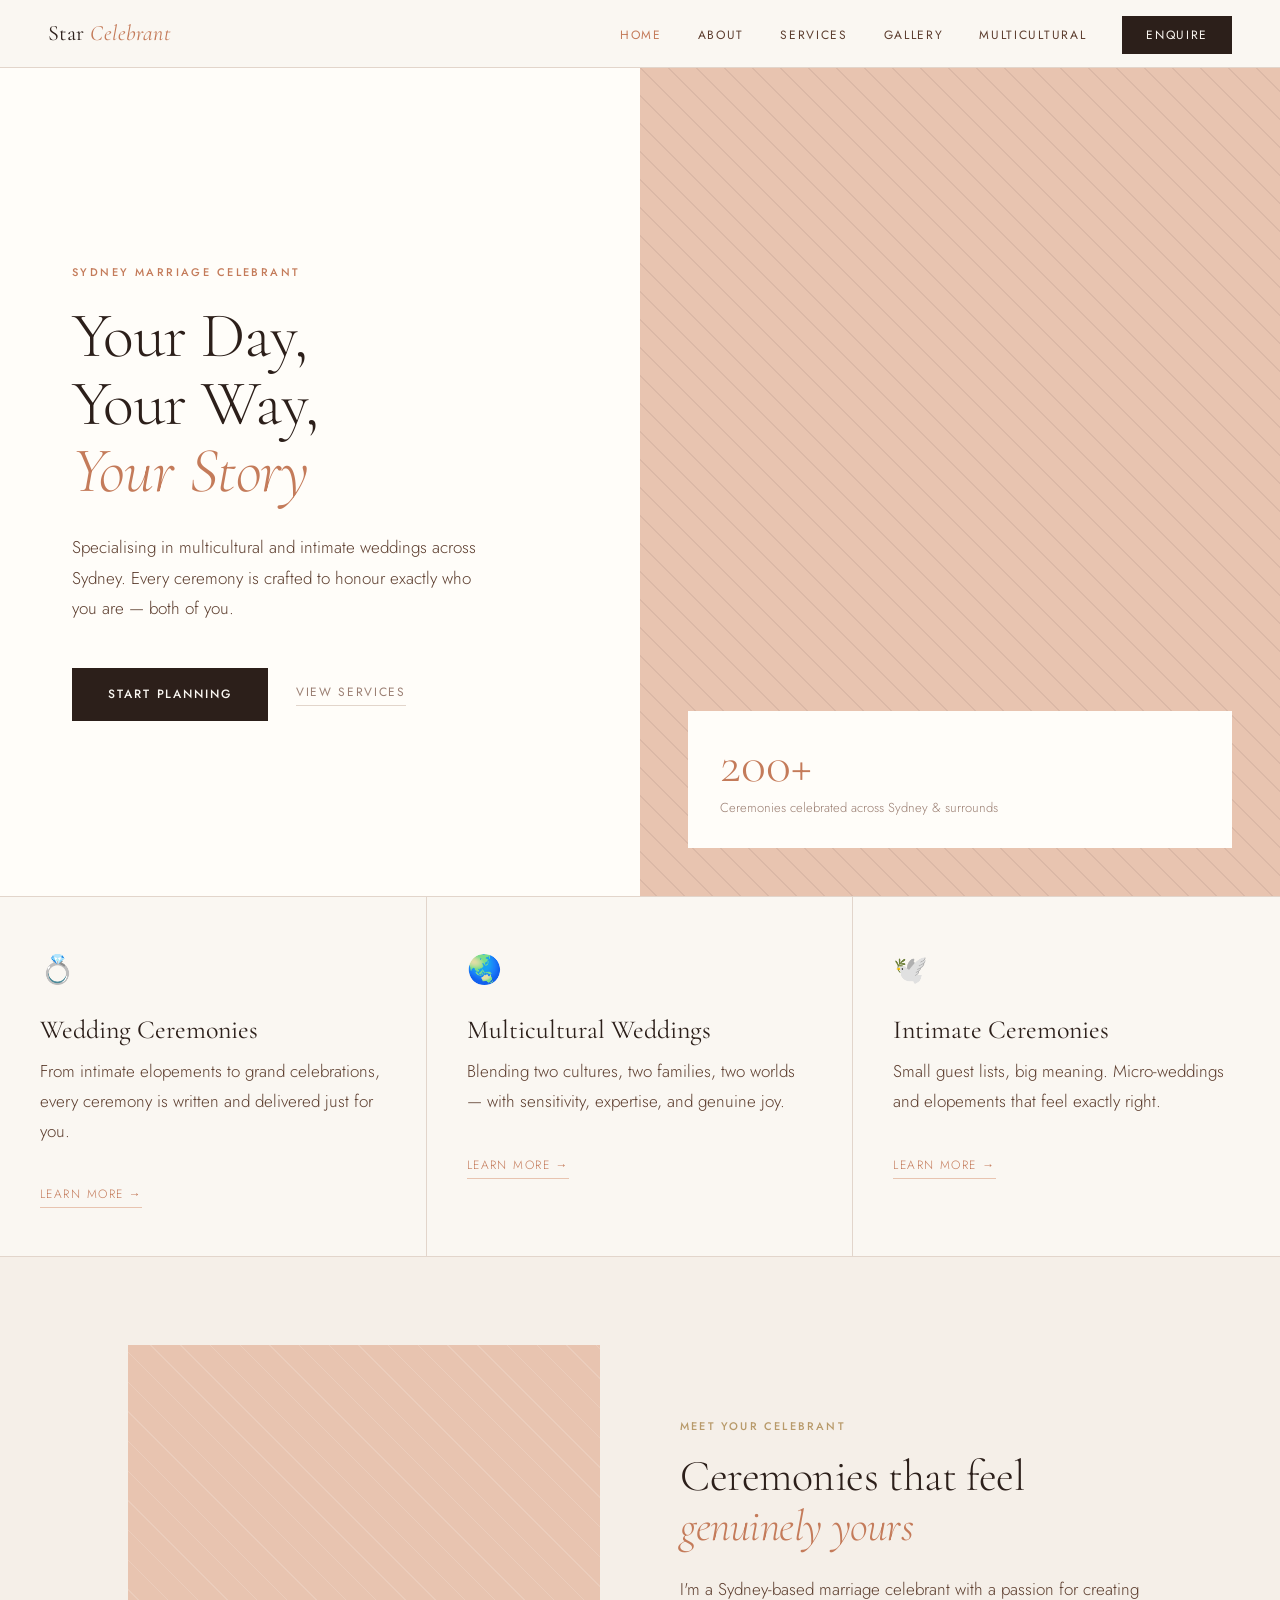
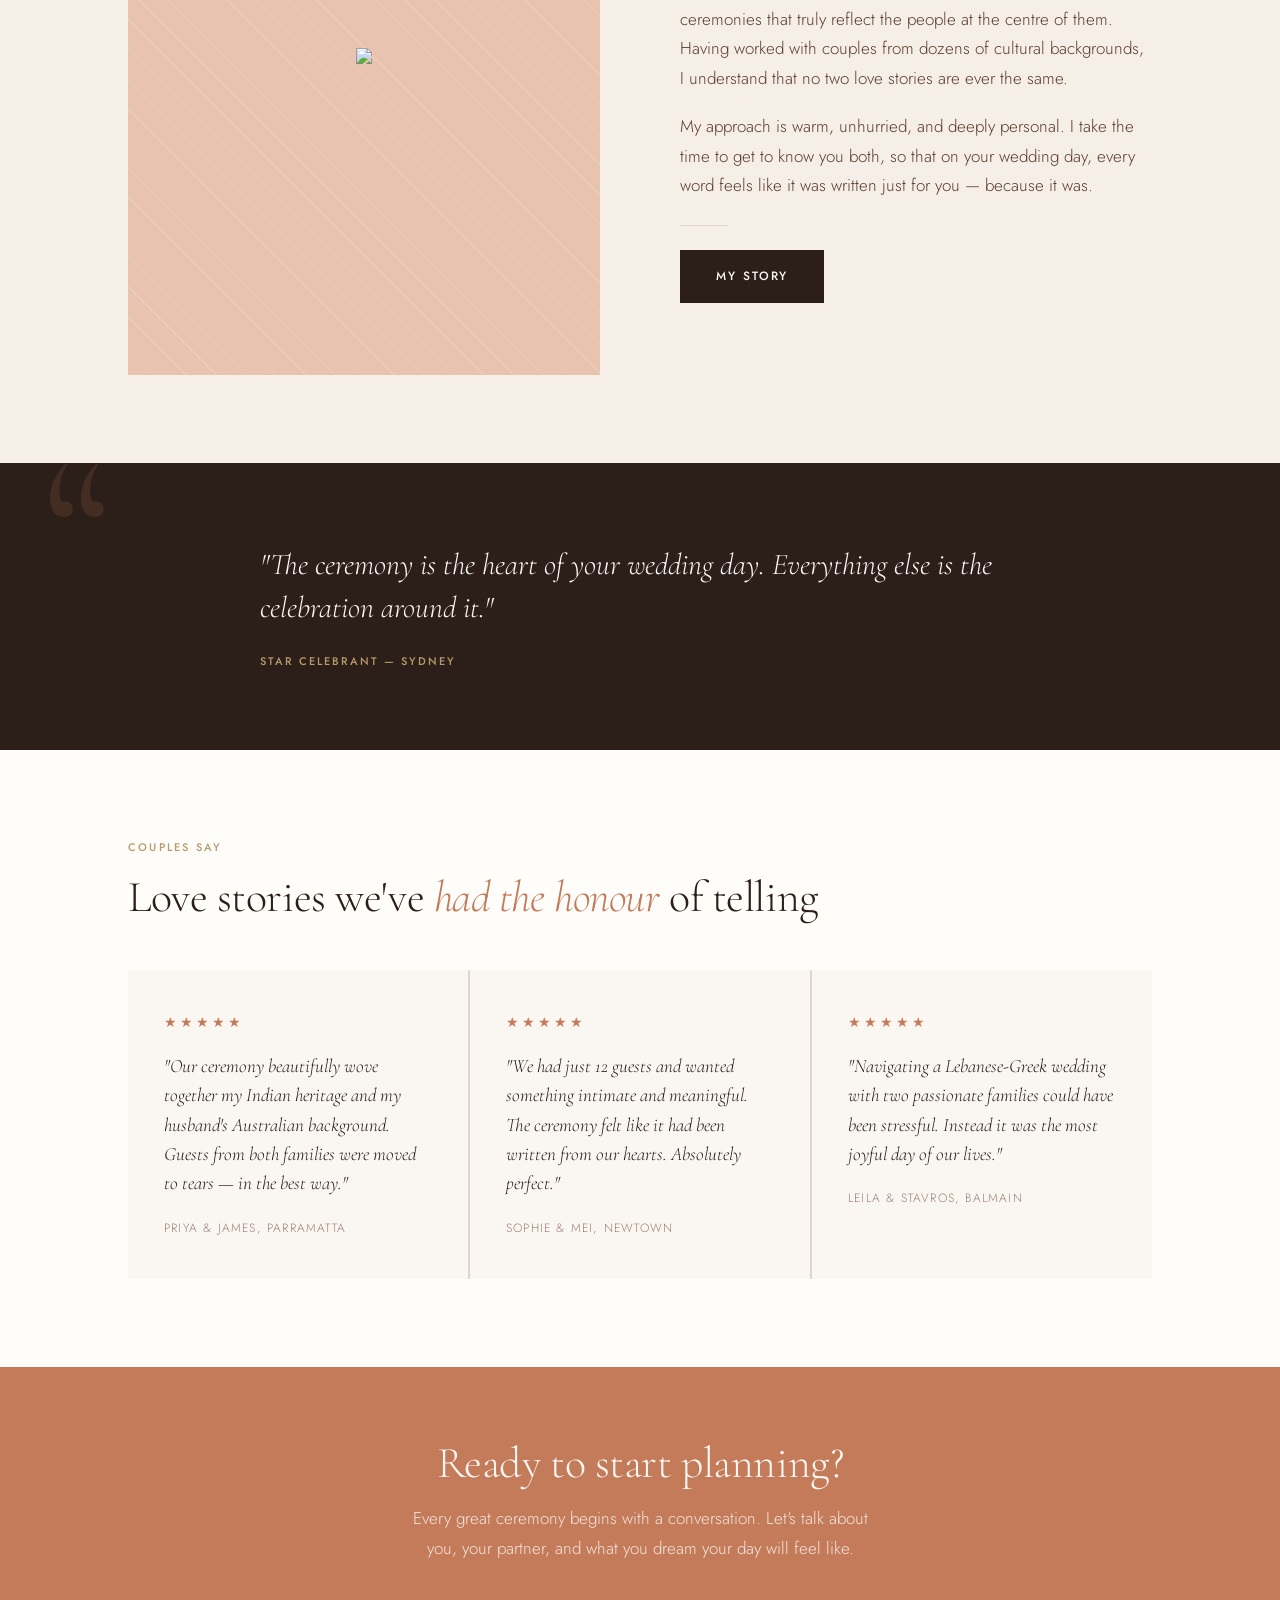
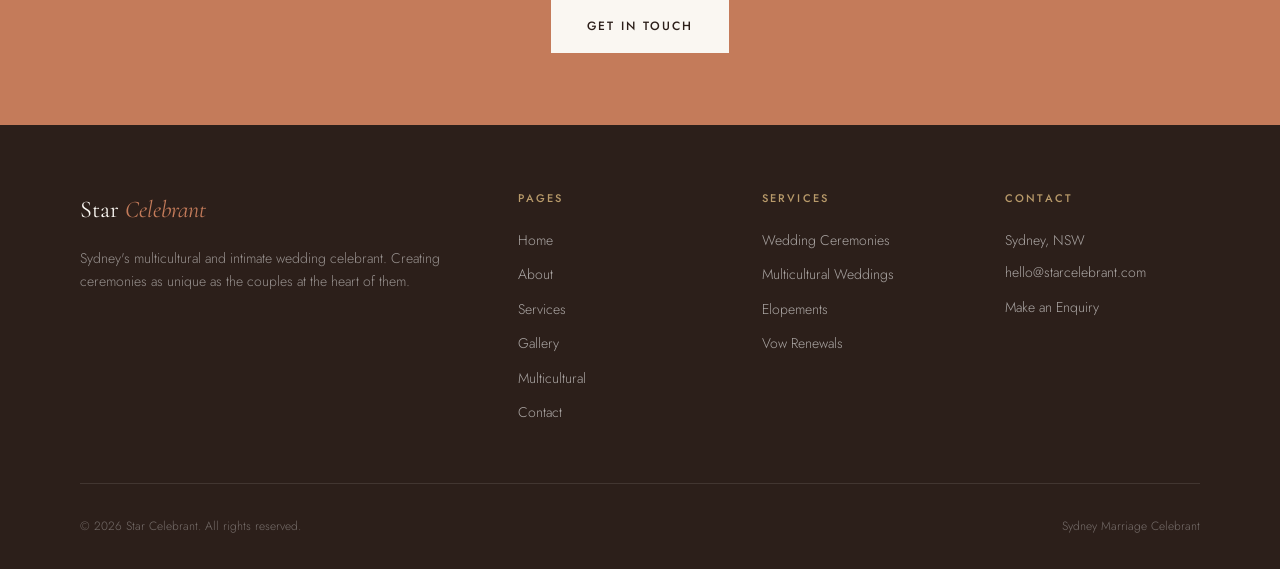
==== index.html @ bdd10b02 "Add files via upload" ====
<!DOCTYPE html>
<html lang="en">
<head>
<meta charset="UTF-8">
<meta name="viewport" content="width=device-width, initial-scale=1.0">
<title>Star Celebrant — Sydney's Multicultural Wedding Celebrant</title>
<link rel="stylesheet" href="style.css">
<style>
.hero{min-height:92vh;display:grid;grid-template-columns:1fr 1fr;padding:0!important;}
.hero-left{background:var(--warm-white);padding:100px 64px 80px 72px;display:flex;flex-direction:column;justify-content:center;}
.hero-right{background:var(--blush);position:relative;overflow:hidden;display:flex;align-items:flex-end;padding:48px;}
.hero-pattern{position:absolute;inset:0;opacity:.07;background-image:repeating-linear-gradient(45deg,var(--deep) 0,var(--deep) 1px,transparent 0,transparent 50%);background-size:28px 28px;}
.hero-photo{position:absolute;inset:0;display:flex;align-items:center;justify-content:center;flex-direction:column;gap:12px;}
.hero-badge{position:relative;z-index:1;background:var(--warm-white);padding:28px 32px;width:100%;}
.hero-badge .num{font-family:'Cormorant Garamond',serif;font-size:52px;font-weight:300;color:var(--terracotta);line-height:1;display:block;}
.hero-badge p{font-size:13px;color:var(--muted);margin-top:6px;}
.hero-left h1{margin-bottom:28px;}
.hero-lead{font-size:17px;color:var(--mid);line-height:1.8;max-width:420px;margin-bottom:44px;}
.cta-row{display:flex;align-items:center;gap:28px;flex-wrap:wrap;}
.services-grid{display:grid;grid-template-columns:repeat(3,1fr);border-top:1px solid var(--border);border-bottom:1px solid var(--border);}
.service-card{padding:48px 40px;border-right:1px solid var(--border);transition:background .2s;}
.service-card:last-child{border-right:none;}
.service-card:hover{background:var(--warm-white);}
.service-icon{font-size:28px;margin-bottom:20px;display:block;}
.service-card a{display:inline-block;margin-top:20px;font-size:12px;letter-spacing:.12em;text-transform:uppercase;color:var(--terracotta);text-decoration:none;border-bottom:1px solid var(--blush);padding-bottom:2px;}
.about-preview{background:var(--section-alt);}
.about-grid{display:grid;grid-template-columns:1fr 1fr;gap:80px;align-items:center;}
.about-img-ph{aspect-ratio:3/4;background:var(--blush);display:flex;align-items:center;justify-content:center;position:relative;overflow:hidden;}
.about-img-ph::after{content:'';position:absolute;inset:0;background:repeating-linear-gradient(45deg,transparent,transparent 20px,rgba(255,255,255,.15) 20px,rgba(255,255,255,.15) 21px);}
.about-img-ph p{font-size:13px;color:var(--mid);z-index:1;}
.testimonials{background:var(--warm-white);}
.tgrid{display:grid;grid-template-columns:repeat(3,1fr);gap:2px;background:var(--border);margin-top:48px;}
.tcard{background:var(--cream);padding:40px 36px;}
.stars{color:var(--terracotta);font-size:14px;letter-spacing:3px;margin-bottom:16px;display:block;}
.tcard p{font-family:'Cormorant Garamond',serif;font-size:19px;font-style:italic;font-weight:300;color:var(--deep);line-height:1.55;}
.tcard cite{display:block;margin-top:20px;font-size:12px;letter-spacing:.1em;text-transform:uppercase;color:var(--muted);font-style:normal;}
.cta-strip{background:var(--terracotta);padding:72px 48px;text-align:center;}
.btn-light{background:var(--cream);color:var(--deep);text-decoration:none;font-family:'Jost',sans-serif;font-size:12px;letter-spacing:.16em;text-transform:uppercase;font-weight:500;padding:16px 36px;display:inline-block;transition:background .25s,color .25s;}
.btn-light:hover{background:var(--deep);color:var(--cream);}
@media(max-width:860px){.hero{grid-template-columns:1fr;}.hero-right{display:none;}.hero-left{padding:60px 24px;}.services-grid{grid-template-columns:1fr;}.service-card{border-right:none;border-bottom:1px solid var(--border);}.about-grid{grid-template-columns:1fr;}.tgrid{grid-template-columns:1fr;}}
</style>
</head>
<body>
<nav>
  <a href="index.html" class="nav-brand">Star <span>Celebrant</span></a>
  <button class="nav-toggle" onclick="document.querySelector('.nav-links').classList.toggle('open')">☰</button>
  <ul class="nav-links">
    <li><a href="index.html" class="active">Home</a></li>
    <li><a href="about.html">About</a></li>
    <li><a href="services.html">Services</a></li>
    <li><a href="gallery.html">Gallery</a></li>
    <li><a href="multicultural.html">Multicultural</a></li>
    <li><a href="contact.html" class="nav-cta">Enquire</a></li>
  </ul>
</nav>
<main>
<section class="hero">
  <div class="hero-left">
    <span class="eyebrow">Sydney Marriage Celebrant</span>
    <h1>Your Day,<br>Your Way,<br><em>Your Story</em></h1>
    <p class="hero-lead">Specialising in multicultural and intimate weddings across Sydney. Every ceremony is crafted to honour exactly who you are — both of you.</p>
    <div class="cta-row">
      <a href="contact.html" class="btn-primary">Start Planning</a>
      <a href="services.html" class="btn-ghost">View Services</a>
    </div>
  </div>
  <div class="hero-right">
    <div class="hero-pattern"></div>
    <div class="hero-photo"><p style="color:var(--mid);font-size:13px;"<img src="https://github.com/rohitrevo/starcelebrant/blob/ee73a87e45186363b230e27ef2a570e2a42364e7/images/StarCelebrantProfile.jpg"></p></div>
    <div class="hero-badge">
      <span class="num">200+</span>
      <p>Ceremonies celebrated across Sydney &amp; surrounds</p>
    </div>
  </div>
</section>

<section style="padding:0;">
  <div class="services-grid">
    <div class="service-card"><span class="service-icon">💍</span><h3>Wedding Ceremonies</h3><p>From intimate elopements to grand celebrations, every ceremony is written and delivered just for you.</p><a href="services.html">Learn more →</a></div>
    <div class="service-card"><span class="service-icon">🌏</span><h3>Multicultural Weddings</h3><p>Blending two cultures, two families, two worlds — with sensitivity, expertise, and genuine joy.</p><a href="multicultural.html">Learn more →</a></div>
    <div class="service-card"><span class="service-icon">🕊️</span><h3>Intimate Ceremonies</h3><p>Small guest lists, big meaning. Micro-weddings and elopements that feel exactly right.</p><a href="services.html">Learn more →</a></div>
  </div>
</section>

<section class="about-preview">
  <div class="container-wide">
    <div class="about-grid">
      <div class="about-img-ph"><p><img src="https://github.com/rohitrevo/starcelebrant/blob/ee73a87e45186363b230e27ef2a570e2a42364e7/images/StarCelebrantProfile.jpg"></p></div>

      <div>
        <span class="section-label">Meet Your Celebrant</span>
        <h2>Ceremonies that feel <em>genuinely yours</em></h2>
        <p>I'm a Sydney-based marriage celebrant with a passion for creating ceremonies that truly reflect the people at the centre of them. Having worked with couples from dozens of cultural backgrounds, I understand that no two love stories are ever the same.</p>
        <p>My approach is warm, unhurried, and deeply personal. I take the time to get to know you both, so that on your wedding day, every word feels like it was written just for you — because it was.</p>
        <div class="divider"></div>
        <a href="about.html" class="btn-primary">My Story</a>
      </div>
    </div>
  </div>
</section>

<div class="pull-quote">
  <div class="container-wide">
    <blockquote>"The ceremony is the heart of your wedding day. Everything else is the celebration around it."<cite>Star Celebrant — Sydney</cite></blockquote>
  </div>
</div>

<section class="testimonials">
  <div class="container-wide">
    <span class="section-label">Couples Say</span>
    <h2>Love stories we've <em>had the honour</em> of telling</h2>
    <div class="tgrid">
      <div class="tcard"><span class="stars">★★★★★</span><p>"Our ceremony beautifully wove together my Indian heritage and my husband's Australian background. Guests from both families were moved to tears — in the best way."</p><cite>Priya &amp; James, Parramatta</cite></div>
      <div class="tcard"><span class="stars">★★★★★</span><p>"We had just 12 guests and wanted something intimate and meaningful. The ceremony felt like it had been written from our hearts. Absolutely perfect."</p><cite>Sophie &amp; Mei, Newtown</cite></div>
      <div class="tcard"><span class="stars">★★★★★</span><p>"Navigating a Lebanese-Greek wedding with two passionate families could have been stressful. Instead it was the most joyful day of our lives."</p><cite>Leila &amp; Stavros, Balmain</cite></div>
    </div>
  </div>
</section>

<div class="cta-strip">
  <div class="container">
    <h2 style="color:var(--cream);margin-bottom:16px;">Ready to start planning?</h2>
    <p style="color:rgba(255,255,255,.8);max-width:480px;margin:0 auto 36px;">Every great ceremony begins with a conversation. Let's talk about you, your partner, and what you dream your day will feel like.</p>
    <a href="contact.html" class="btn-light">Get in Touch</a>
  </div>
</div>
</main>
<footer>
  <div class="footer-grid">
    <div><span class="footer-brand">Star <span>Celebrant</span></span><p class="footer-desc">Sydney's multicultural and intimate wedding celebrant. Creating ceremonies as unique as the couples at the heart of them.</p></div>
    <div class="footer-col"><h4>Pages</h4><a href="index.html">Home</a><a href="about.html">About</a><a href="services.html">Services</a><a href="gallery.html">Gallery</a><a href="multicultural.html">Multicultural</a><a href="contact.html">Contact</a></div>
    <div class="footer-col"><h4>Services</h4><a href="services.html">Wedding Ceremonies</a><a href="services.html">Multicultural Weddings</a><a href="services.html">Elopements</a><a href="services.html">Vow Renewals</a></div>
    <div class="footer-col"><h4>Contact</h4><p>Sydney, NSW</p><a href="mailto:hello@starcelebrant.com">hello@starcelebrant.com</a><a href="contact.html">Make an Enquiry</a></div>
  </div>
  <div class="footer-bottom"><span>© 2026 Star Celebrant. All rights reserved.</span><span>Sydney Marriage Celebrant</span></div>
</footer>
</body>
</html>
---- style.css ----
@import url('https://fonts.googleapis.com/css2?family=Cormorant+Garamond:ital,wght@0,300;0,400;0,600;1,300;1,400;1,600&family=Jost:wght@300;400;500&display=swap');

*, *::before, *::after { box-sizing: border-box; margin: 0; padding: 0; }

:root {
  --cream: #FAF7F2;
  --warm-white: #FFFDF9;
  --blush: #E8C4B0;
  --blush-light: #F4DDD1;
  --terracotta: #C47B5A;
  --terracotta-dark: #A0613F;
  --deep: #2C1F1A;
  --mid: #5C3D2E;
  --muted: #9A7E72;
  --gold: #B89A6A;
  --border: #E2D5CB;
  --section-alt: #F5EFE8;
}

body {
  font-family: 'Jost', sans-serif;
  background: var(--cream);
  color: var(--deep);
  font-size: 17px;
  line-height: 1.75;
  font-weight: 300;
}

/* NAV */
nav {
  position: fixed;
  top: 0; left: 0; right: 0;
  z-index: 100;
  background: rgba(250, 247, 242, 0.95);
  backdrop-filter: blur(8px);
  border-bottom: 1px solid var(--border);
  padding: 0 48px;
  height: 68px;
  display: flex;
  align-items: center;
  justify-content: space-between;
}

.nav-brand {
  font-family: 'Cormorant Garamond', serif;
  font-size: 22px;
  font-weight: 400;
  color: var(--deep);
  text-decoration: none;
  letter-spacing: 0.02em;
}

.nav-brand span { color: var(--terracotta); font-style: italic; }

.nav-links {
  display: flex;
  align-items: center;
  gap: 36px;
  list-style: none;
}

.nav-links a {
  font-size: 12px;
  letter-spacing: 0.14em;
  text-transform: uppercase;
  font-weight: 400;
  color: var(--mid);
  text-decoration: none;
  transition: color 0.2s;
}

.nav-links a:hover, .nav-links a.active { color: var(--terracotta); }

.nav-cta {
  background: var(--deep) !important;
  color: var(--cream) !important;
  padding: 10px 24px !important;
  letter-spacing: 0.14em !important;
  transition: background 0.2s !important;
}

.nav-cta:hover { background: var(--terracotta) !important; }

/* PAGE OFFSET */
main { padding-top: 68px; }

/* SHARED TYPOGRAPHY */
.eyebrow {
  font-size: 11px;
  letter-spacing: 0.22em;
  text-transform: uppercase;
  color: var(--terracotta);
  font-weight: 500;
  display: block;
  margin-bottom: 20px;
}

h1 {
  font-family: 'Cormorant Garamond', serif;
  font-size: 64px;
  line-height: 1.05;
  font-weight: 300;
  color: var(--deep);
  letter-spacing: -0.01em;
}

h1 em, h2 em { font-style: italic; color: var(--terracotta); }

h2 {
  font-family: 'Cormorant Garamond', serif;
  font-size: 44px;
  line-height: 1.12;
  font-weight: 300;
  color: var(--deep);
  letter-spacing: -0.01em;
  margin-bottom: 24px;
}

h3 {
  font-family: 'Cormorant Garamond', serif;
  font-size: 26px;
  font-weight: 400;
  color: var(--deep);
  margin-bottom: 12px;
  line-height: 1.2;
}

p { color: var(--mid); margin-bottom: 18px; }
p:last-child { margin-bottom: 0; }

.section-label {
  font-size: 11px;
  letter-spacing: 0.2em;
  text-transform: uppercase;
  color: var(--gold);
  font-weight: 500;
  display: block;
  margin-bottom: 16px;
}

/* LAYOUT */
.container { max-width: 860px; margin: 0 auto; padding: 0 48px; }
.container-wide { max-width: 1120px; margin: 0 auto; padding: 0 48px; }
section { padding: 88px 0; }

/* BUTTONS */
.btn-primary {
  background: var(--deep);
  color: var(--cream);
  text-decoration: none;
  font-family: 'Jost', sans-serif;
  font-size: 12px;
  letter-spacing: 0.16em;
  text-transform: uppercase;
  font-weight: 500;
  padding: 16px 36px;
  display: inline-block;
  transition: background 0.25s;
}
.btn-primary:hover { background: var(--terracotta); }

.btn-ghost {
  color: var(--muted);
  text-decoration: none;
  font-family: 'Jost', sans-serif;
  font-size: 12px;
  letter-spacing: 0.14em;
  text-transform: uppercase;
  font-weight: 400;
  border-bottom: 1px solid var(--border);
  padding-bottom: 2px;
  transition: color 0.2s, border-color 0.2s;
  display: inline-block;
}
.btn-ghost:hover { color: var(--deep); border-color: var(--deep); }

/* PULL QUOTE */
.pull-quote {
  background: var(--deep);
  padding: 80px 48px;
  position: relative;
  overflow: hidden;
}
.pull-quote::before {
  content: '\201C';
  font-family: 'Cormorant Garamond', serif;
  font-size: 220px;
  color: var(--terracotta);
  opacity: 0.15;
  position: absolute;
  top: -40px; left: 40px;
  line-height: 1;
}
.pull-quote blockquote {
  font-family: 'Cormorant Garamond', serif;
  font-size: 30px;
  font-weight: 300;
  font-style: italic;
  line-height: 1.45;
  color: var(--cream);
  max-width: 760px;
  margin: 0 auto;
  position: relative;
  z-index: 1;
}
.pull-quote cite {
  display: block;
  font-family: 'Jost', sans-serif;
  font-size: 11px;
  letter-spacing: 0.18em;
  text-transform: uppercase;
  font-style: normal;
  color: var(--gold);
  margin-top: 24px;
  font-weight: 500;
}

/* FOOTER */
footer {
  background: var(--deep);
  color: var(--cream);
  padding: 64px 48px 32px;
}
.footer-grid {
  max-width: 1120px;
  margin: 0 auto;
  display: grid;
  grid-template-columns: 2fr 1fr 1fr 1fr;
  gap: 48px;
  padding-bottom: 48px;
  border-bottom: 1px solid rgba(255,255,255,0.1);
  margin-bottom: 32px;
}
.footer-brand {
  font-family: 'Cormorant Garamond', serif;
  font-size: 24px;
  font-weight: 400;
  color: var(--cream);
  margin-bottom: 16px;
  display: block;
}
.footer-brand span { color: var(--terracotta); font-style: italic; }
.footer-desc { font-size: 14px; color: rgba(255,255,255,0.5); line-height: 1.7; }
.footer-col h4 {
  font-size: 11px;
  letter-spacing: 0.2em;
  text-transform: uppercase;
  color: var(--gold);
  font-weight: 500;
  margin-bottom: 20px;
  font-family: 'Jost', sans-serif;
}
.footer-col a {
  display: block;
  font-size: 14px;
  color: rgba(255,255,255,0.6);
  text-decoration: none;
  margin-bottom: 10px;
  transition: color 0.2s;
}
.footer-col a:hover { color: var(--cream); }
.footer-col p { font-size: 14px; color: rgba(255,255,255,0.6); margin-bottom: 8px; }
.footer-bottom {
  max-width: 1120px;
  margin: 0 auto;
  display: flex;
  justify-content: space-between;
  align-items: center;
  font-size: 12px;
  color: rgba(255,255,255,0.35);
}

/* DIVIDER */
.divider { width: 48px; height: 1px; background: var(--border); margin: 24px 0; }

/* MOBILE NAV */
.nav-toggle { display: none; background: none; border: none; cursor: pointer; color: var(--deep); font-size: 22px; }

@media (max-width: 860px) {
  nav { padding: 0 24px; }
  .nav-links { display: none; flex-direction: column; position: fixed; top: 68px; left: 0; right: 0; background: var(--cream); padding: 24px; border-bottom: 1px solid var(--border); gap: 20px; }
  .nav-links.open { display: flex; }
  .nav-toggle { display: block; }
  h1 { font-size: 44px; }
  h2 { font-size: 34px; }
  .container, .container-wide { padding: 0 24px; }
  section { padding: 64px 0; }
  .footer-grid { grid-template-columns: 1fr 1fr; gap: 32px; }
  .pull-quote { padding: 48px 24px; }
  .pull-quote blockquote { font-size: 22px; }
}
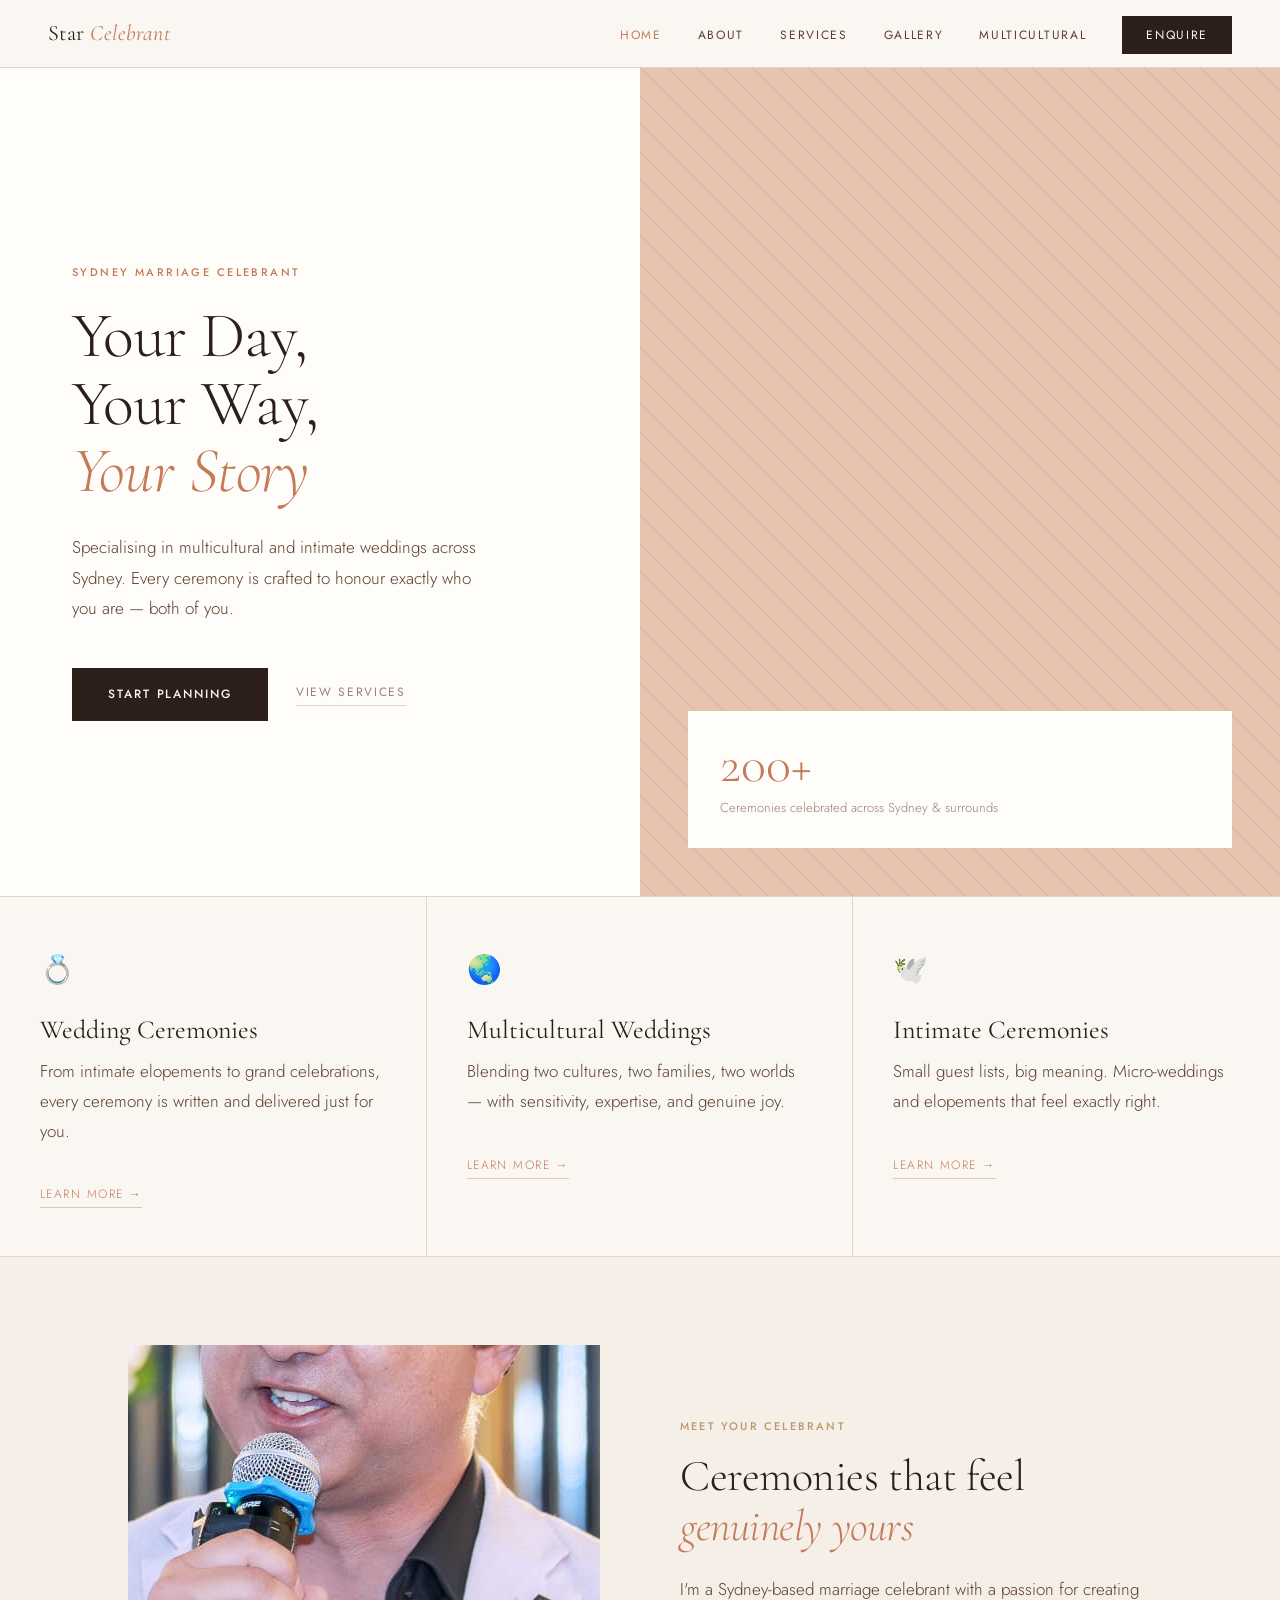
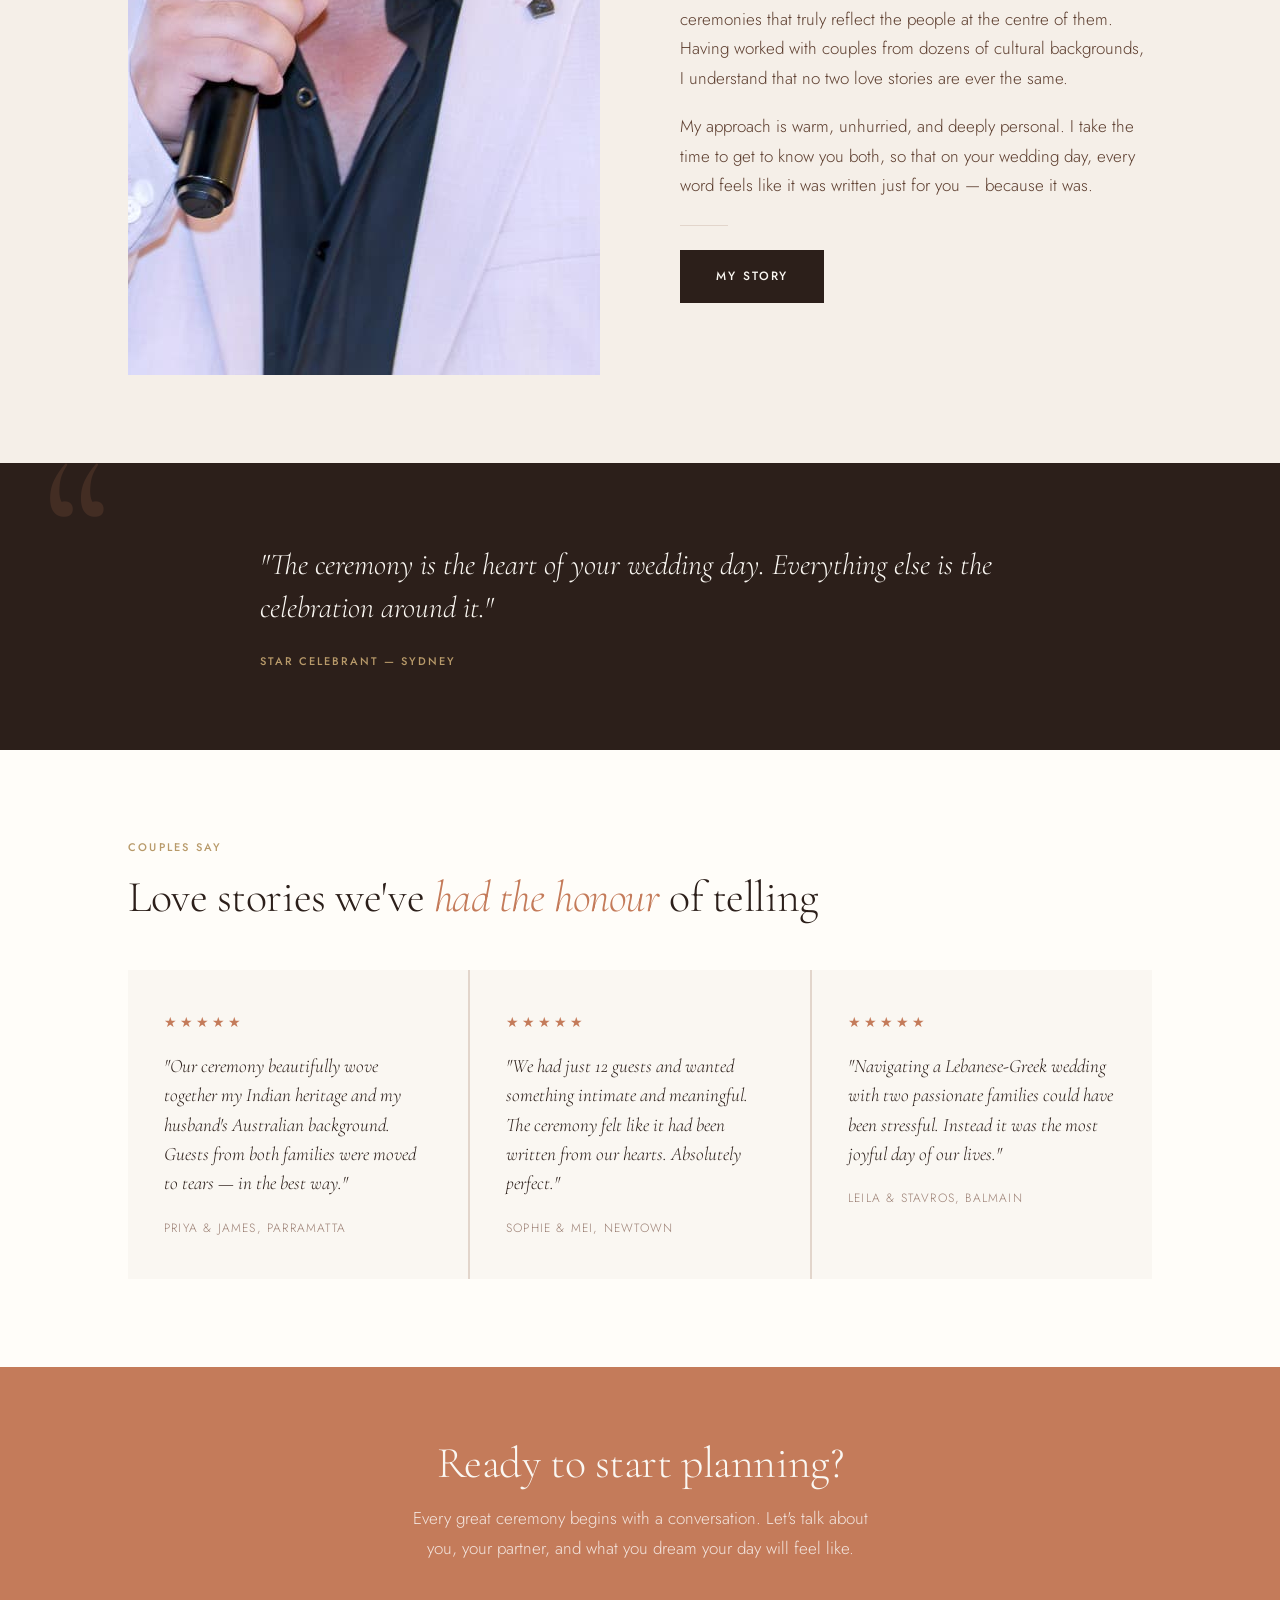
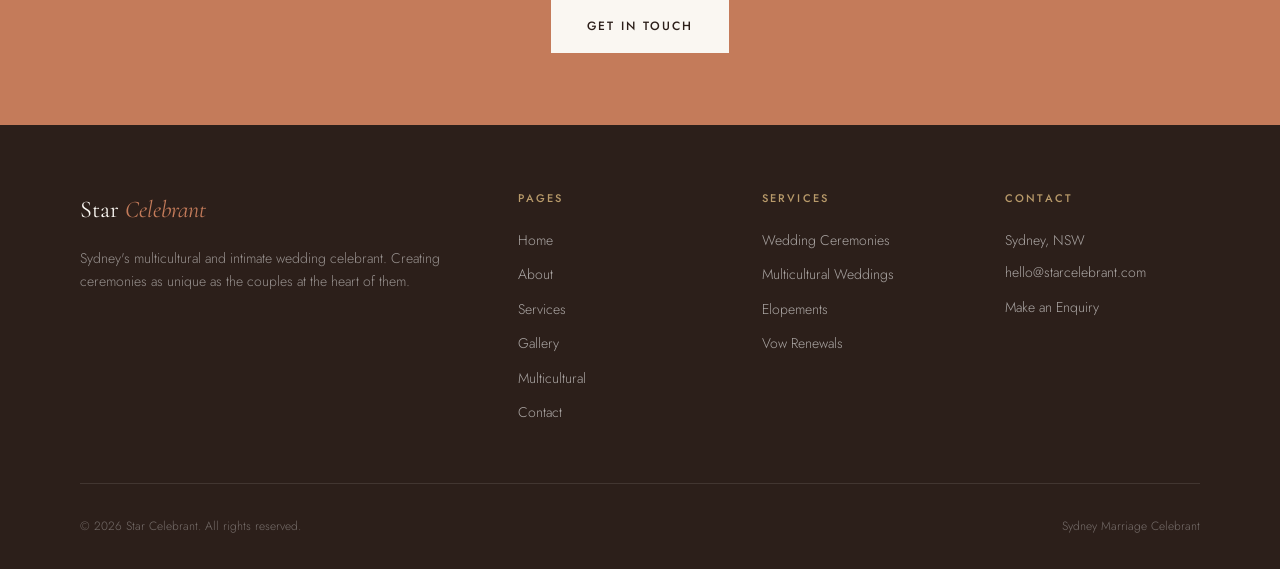
==== commit e0bd8e00: "Change image sources to local paths with alt text Updated image source paths to local files and adde" ====
--- a/index.html
+++ b/index.html
@@ -66,7 +66,7 @@
   </div>
   <div class="hero-right">
     <div class="hero-pattern"></div>
-    <div class="hero-photo"><p style="color:var(--mid);font-size:13px;"<img src="https://github.com/rohitrevo/starcelebrant/blob/ee73a87e45186363b230e27ef2a570e2a42364e7/images/StarCelebrantProfile.jpg"></p></div>
+    <div class="hero-photo"><p style="color:var(--mid);font-size:13px;<img src="images/StarCelebrantProfile.jpg" alt="Star Celebrant Sydney"></p></div>
     <div class="hero-badge">
       <span class="num">200+</span>
       <p>Ceremonies celebrated across Sydney &amp; surrounds</p>
@@ -85,7 +85,7 @@
 <section class="about-preview">
   <div class="container-wide">
     <div class="about-grid">
-      <div class="about-img-ph"><p><img src="https://github.com/rohitrevo/starcelebrant/blob/ee73a87e45186363b230e27ef2a570e2a42364e7/images/StarCelebrantProfile.jpg"></p></div>
+      <div class="about-img-ph"><p><img src="images/StarCelebrantProfile.jpg" alt="Star Celebrant Sydney"></p></div>
 
       <div>
         <span class="section-label">Meet Your Celebrant</span>
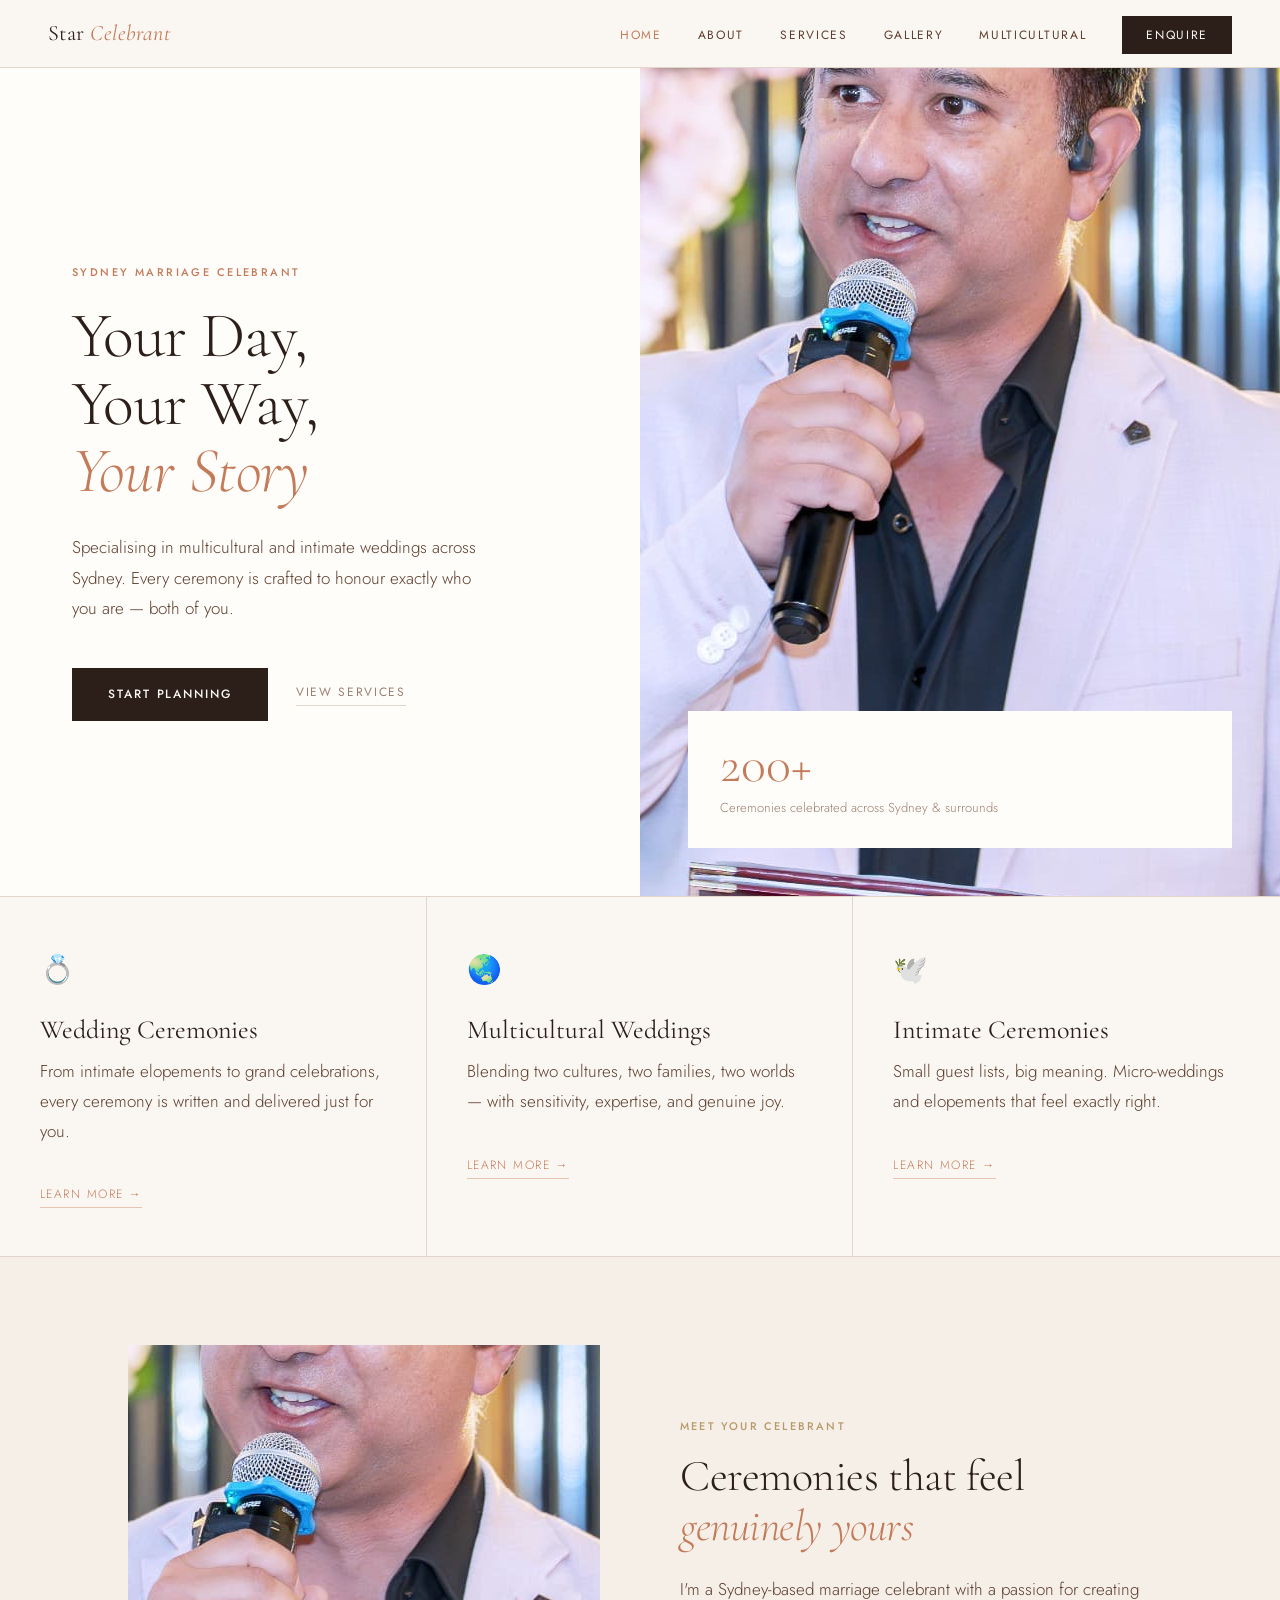
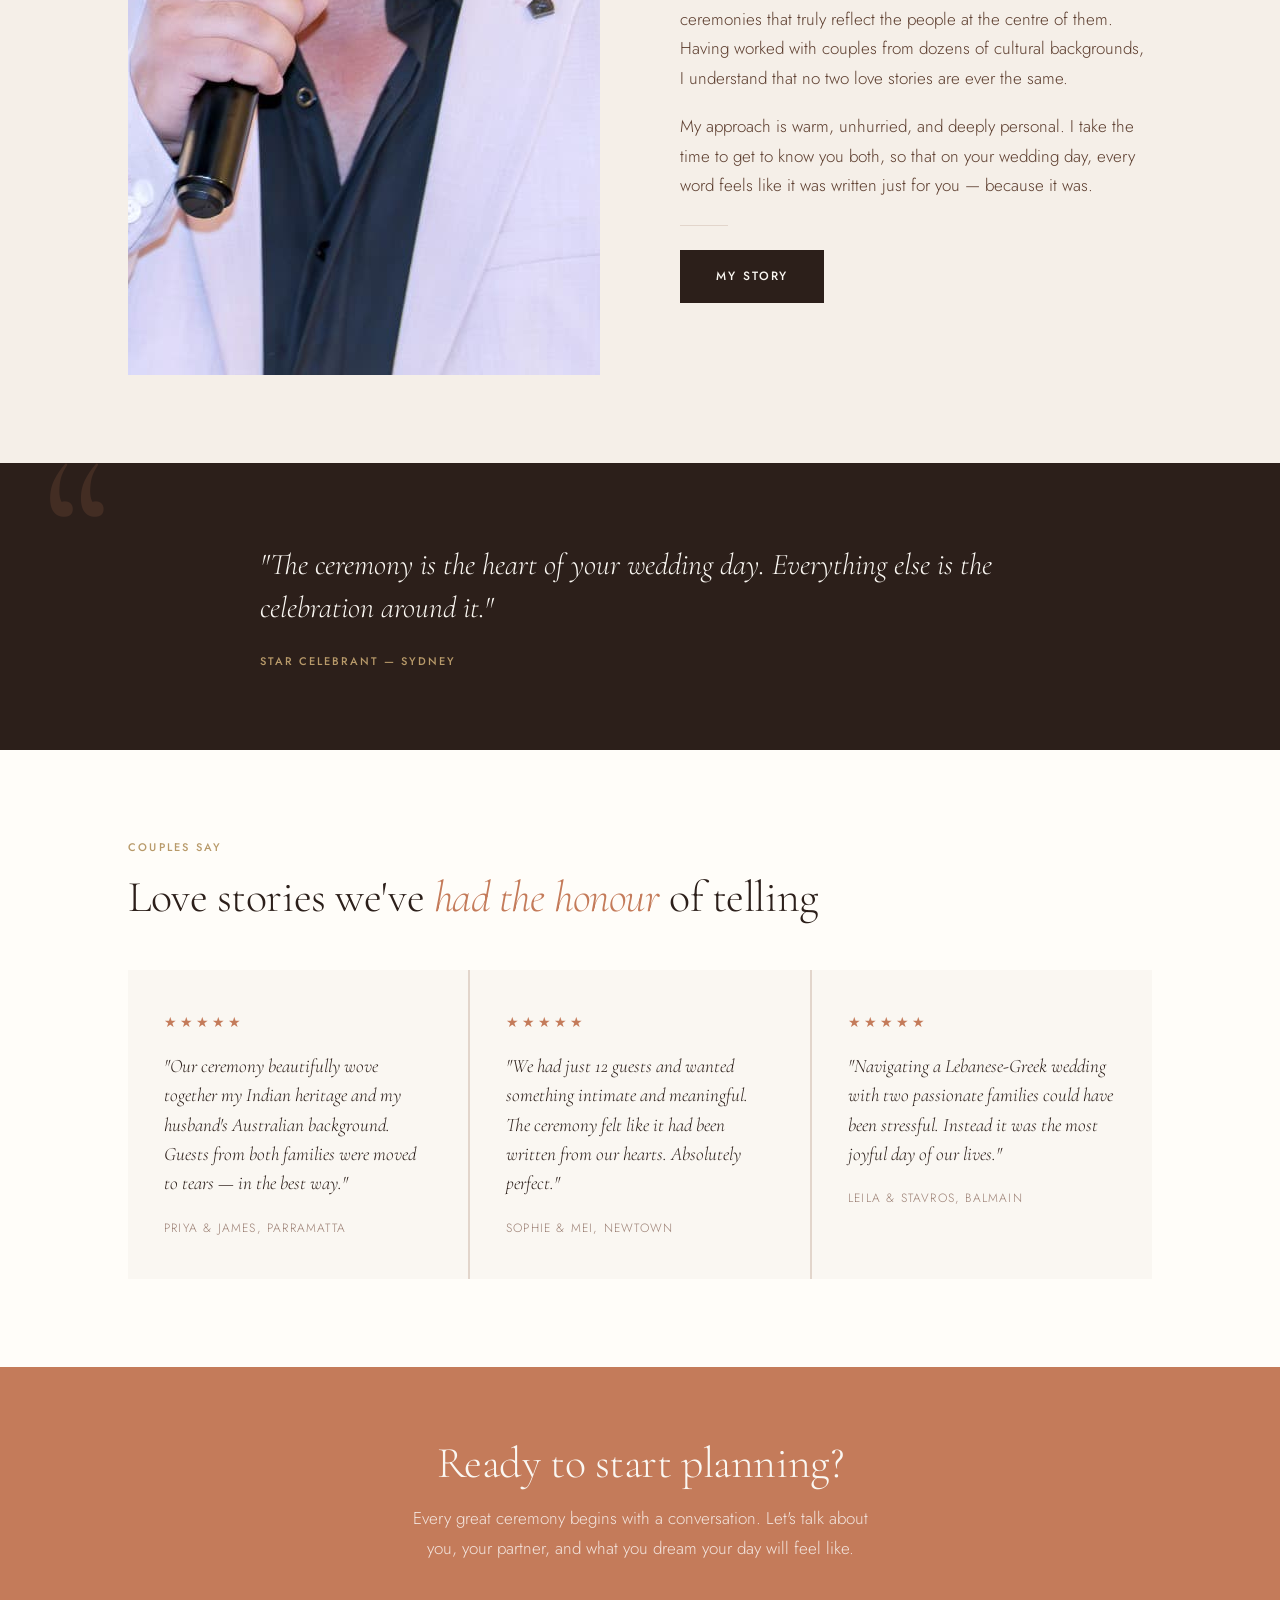
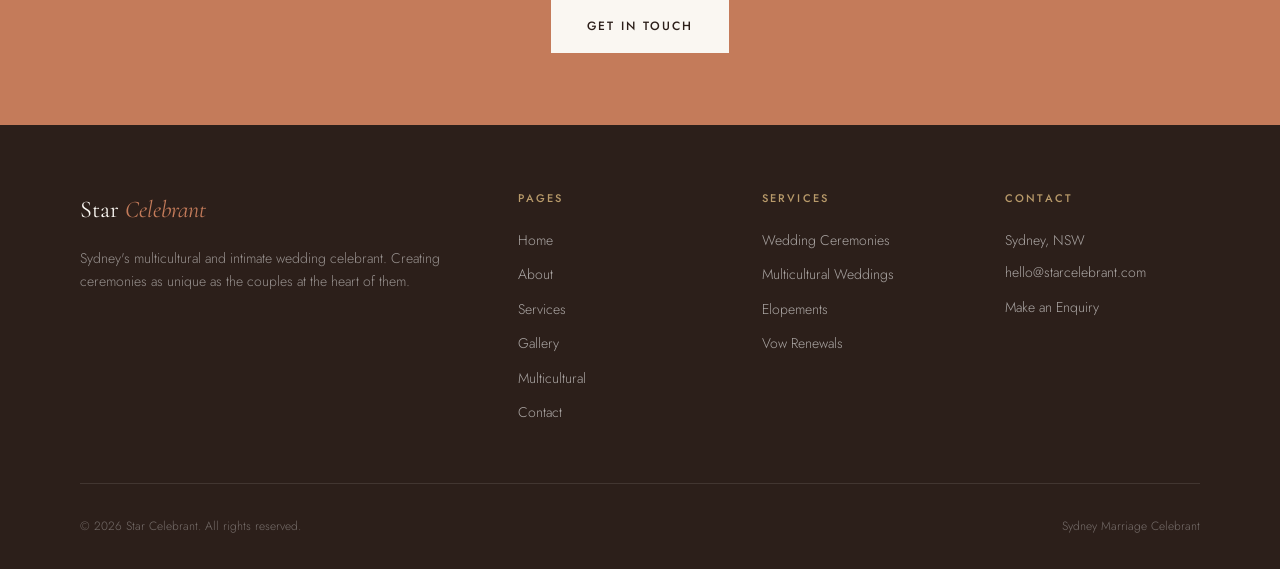
==== commit fb1eebba: "Update index.html" ====
--- a/index.html
+++ b/index.html
@@ -66,7 +66,9 @@
   </div>
   <div class="hero-right">
     <div class="hero-pattern"></div>
-    <div class="hero-photo"><p style="color:var(--mid);font-size:13px;<img src="images/StarCelebrantProfile.jpg" alt="Star Celebrant Sydney"></p></div>
+    <div class="hero-photo">
+  <img src="images/StarCelebrantProfile.jpg" alt="Star Celebrant Sydney">
+</div>
     <div class="hero-badge">
       <span class="num">200+</span>
       <p>Ceremonies celebrated across Sydney &amp; surrounds</p>
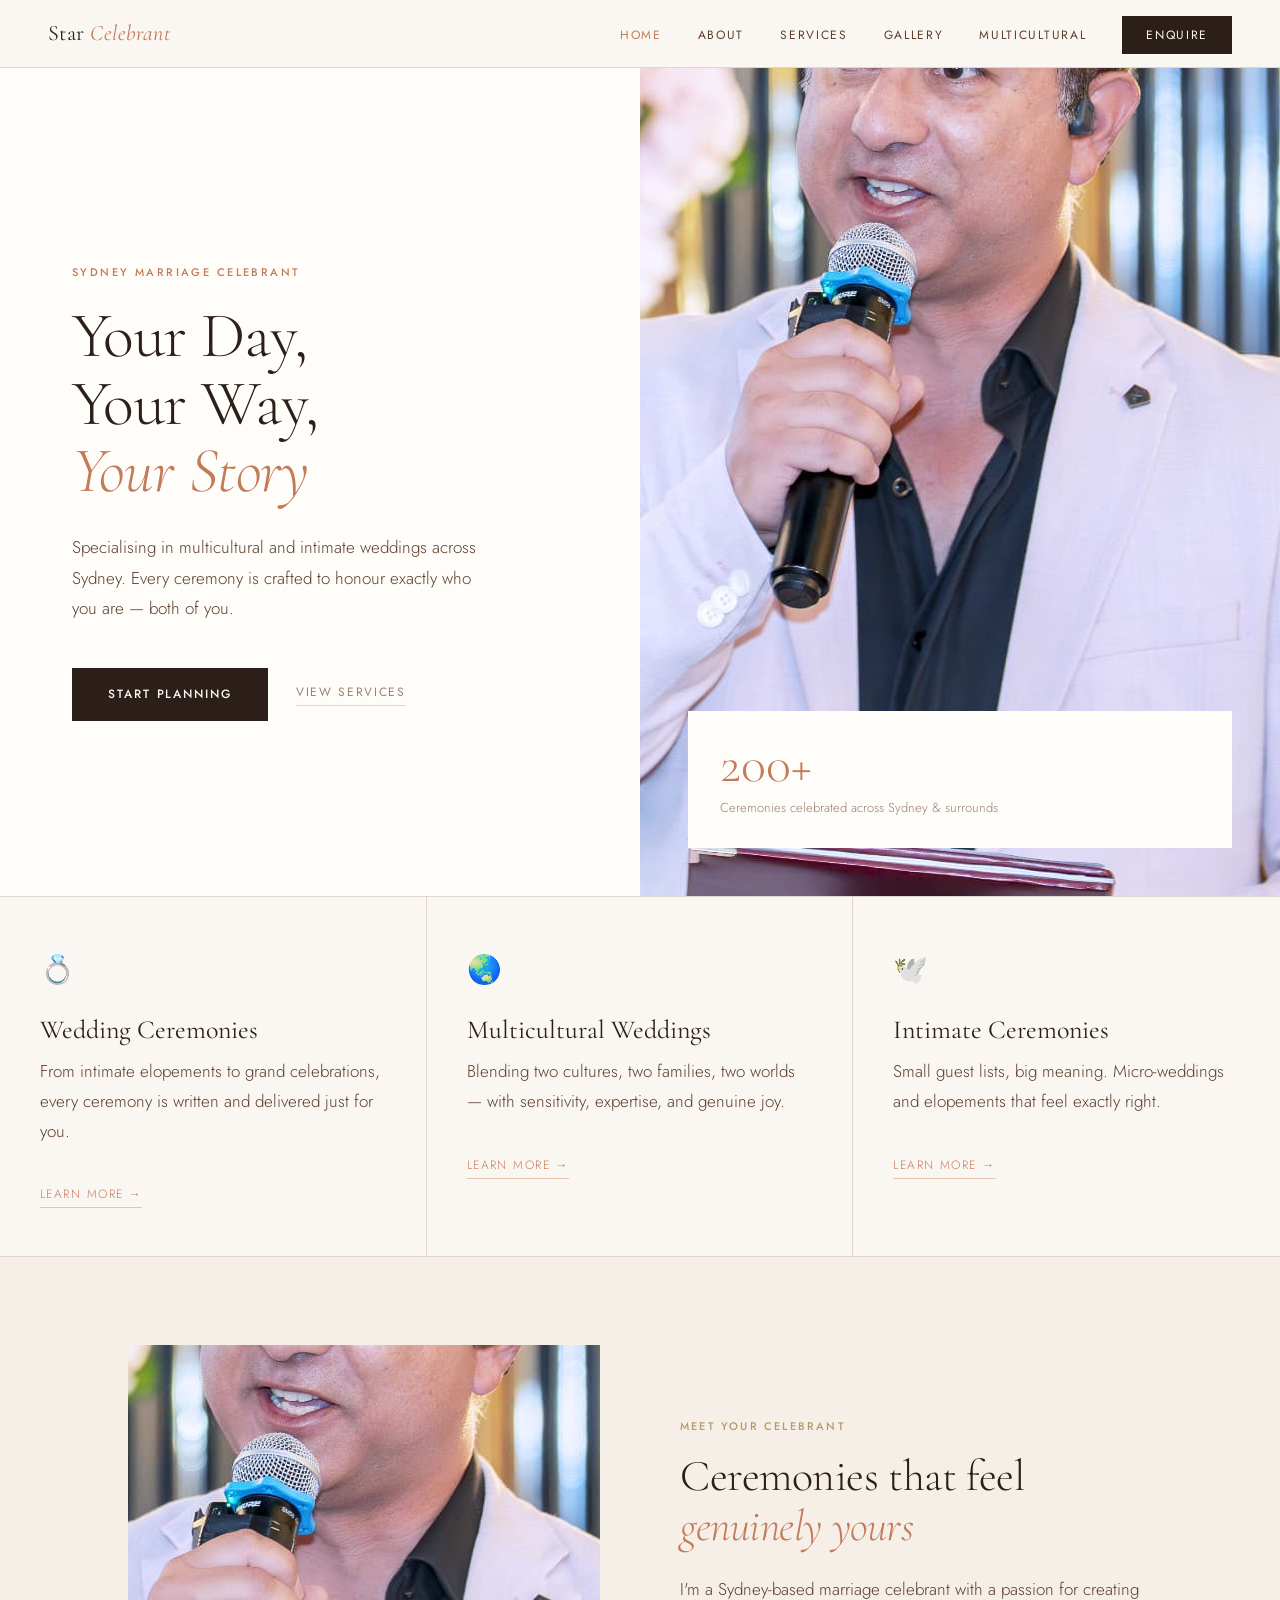
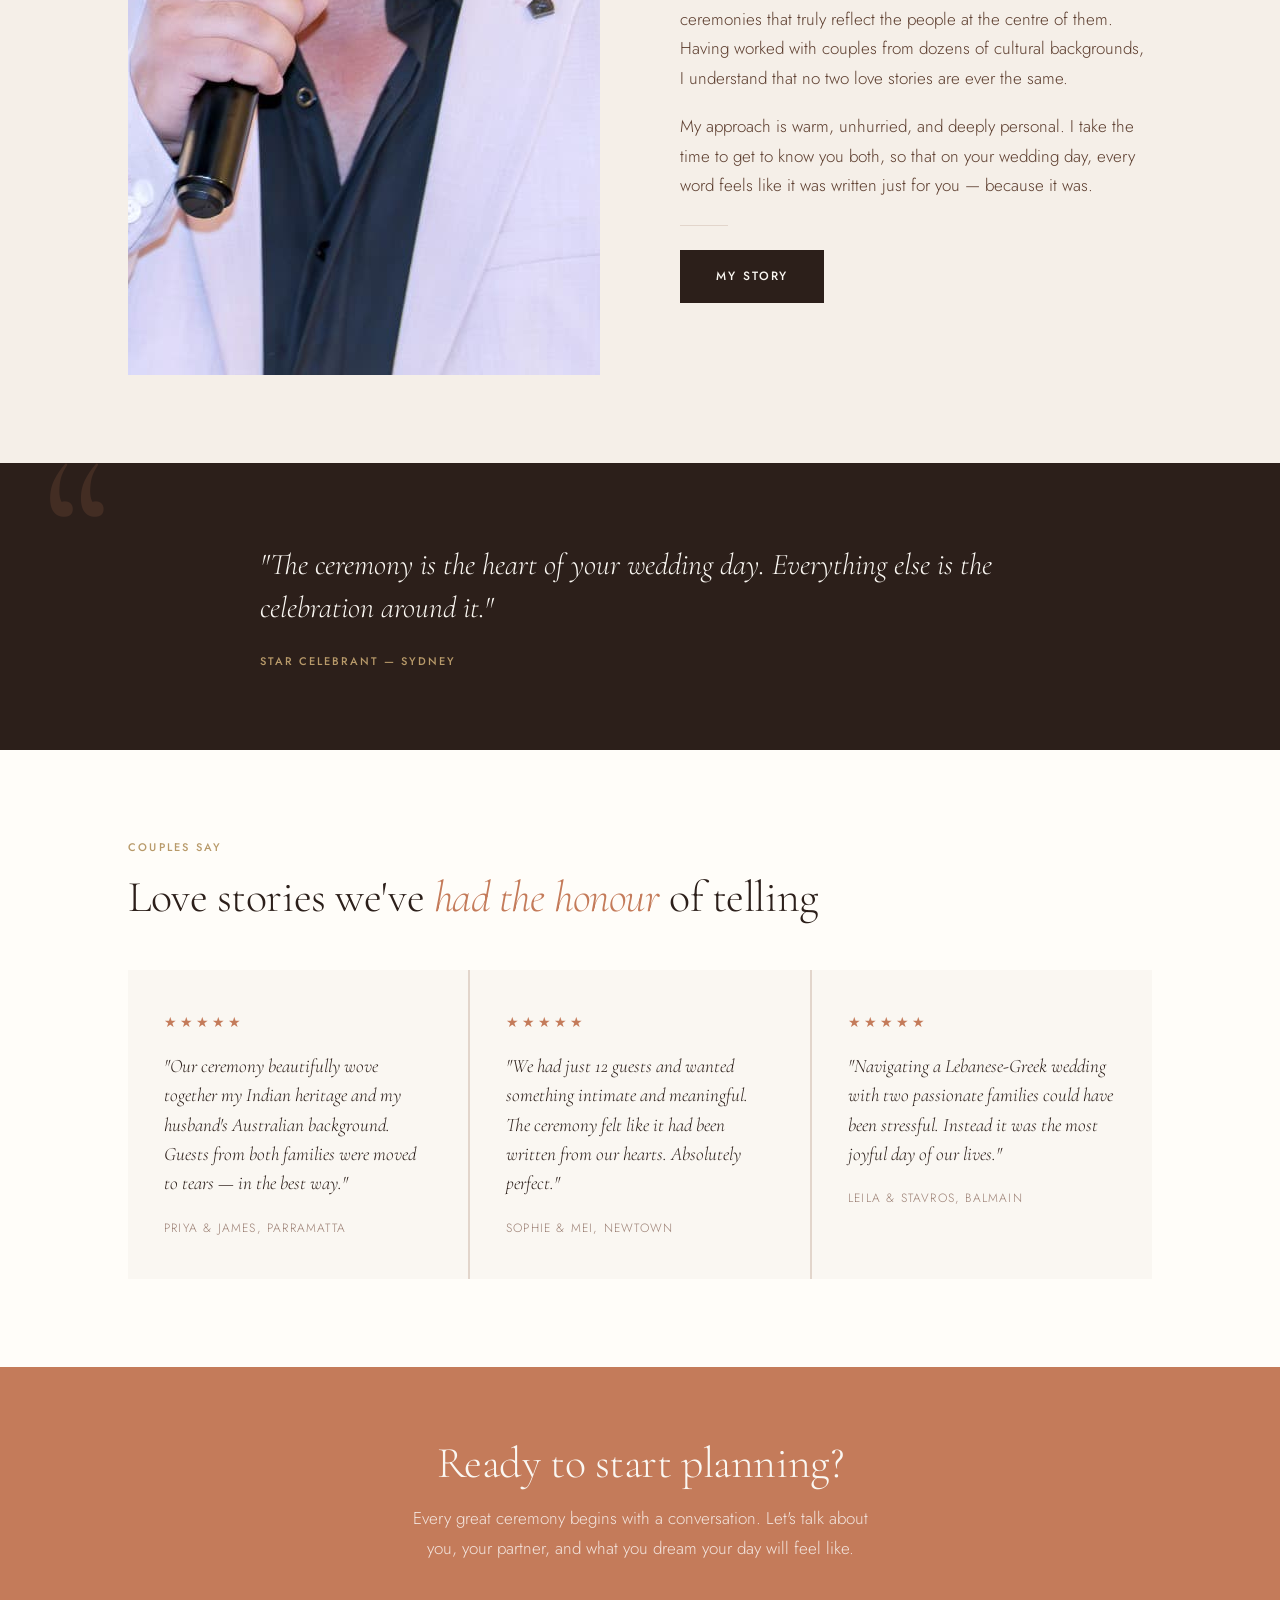
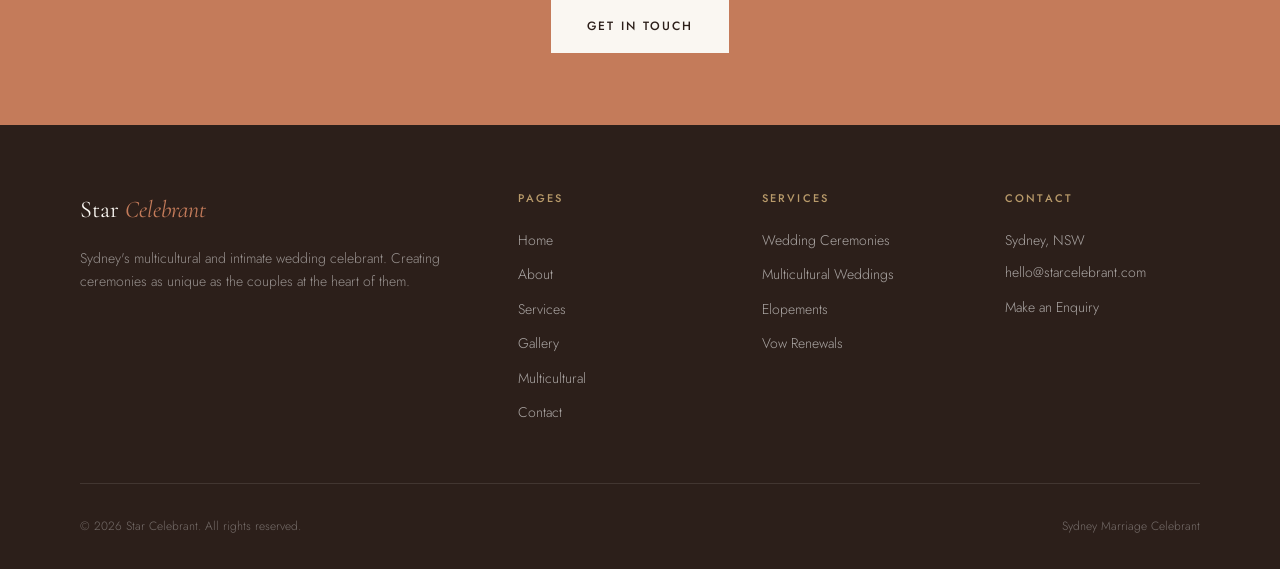
==== commit 72c67d44: "Update index.html" ====
--- a/index.html
+++ b/index.html
@@ -67,7 +67,13 @@
   <div class="hero-right">
     <div class="hero-pattern"></div>
     <div class="hero-photo">
-  <img src="images/StarCelebrantProfile.jpg" alt="Star Celebrant Sydney">
+  <img src="images/StarCelebrantProfile.jpg" alt="Star Celebrant Sydney"> 
+  .hero-photo img {
+  width: 100%;
+  height: 100%;
+  object-fit: cover;
+  object-position: center top;
+                  }
 </div>
     <div class="hero-badge">
       <span class="num">200+</span>
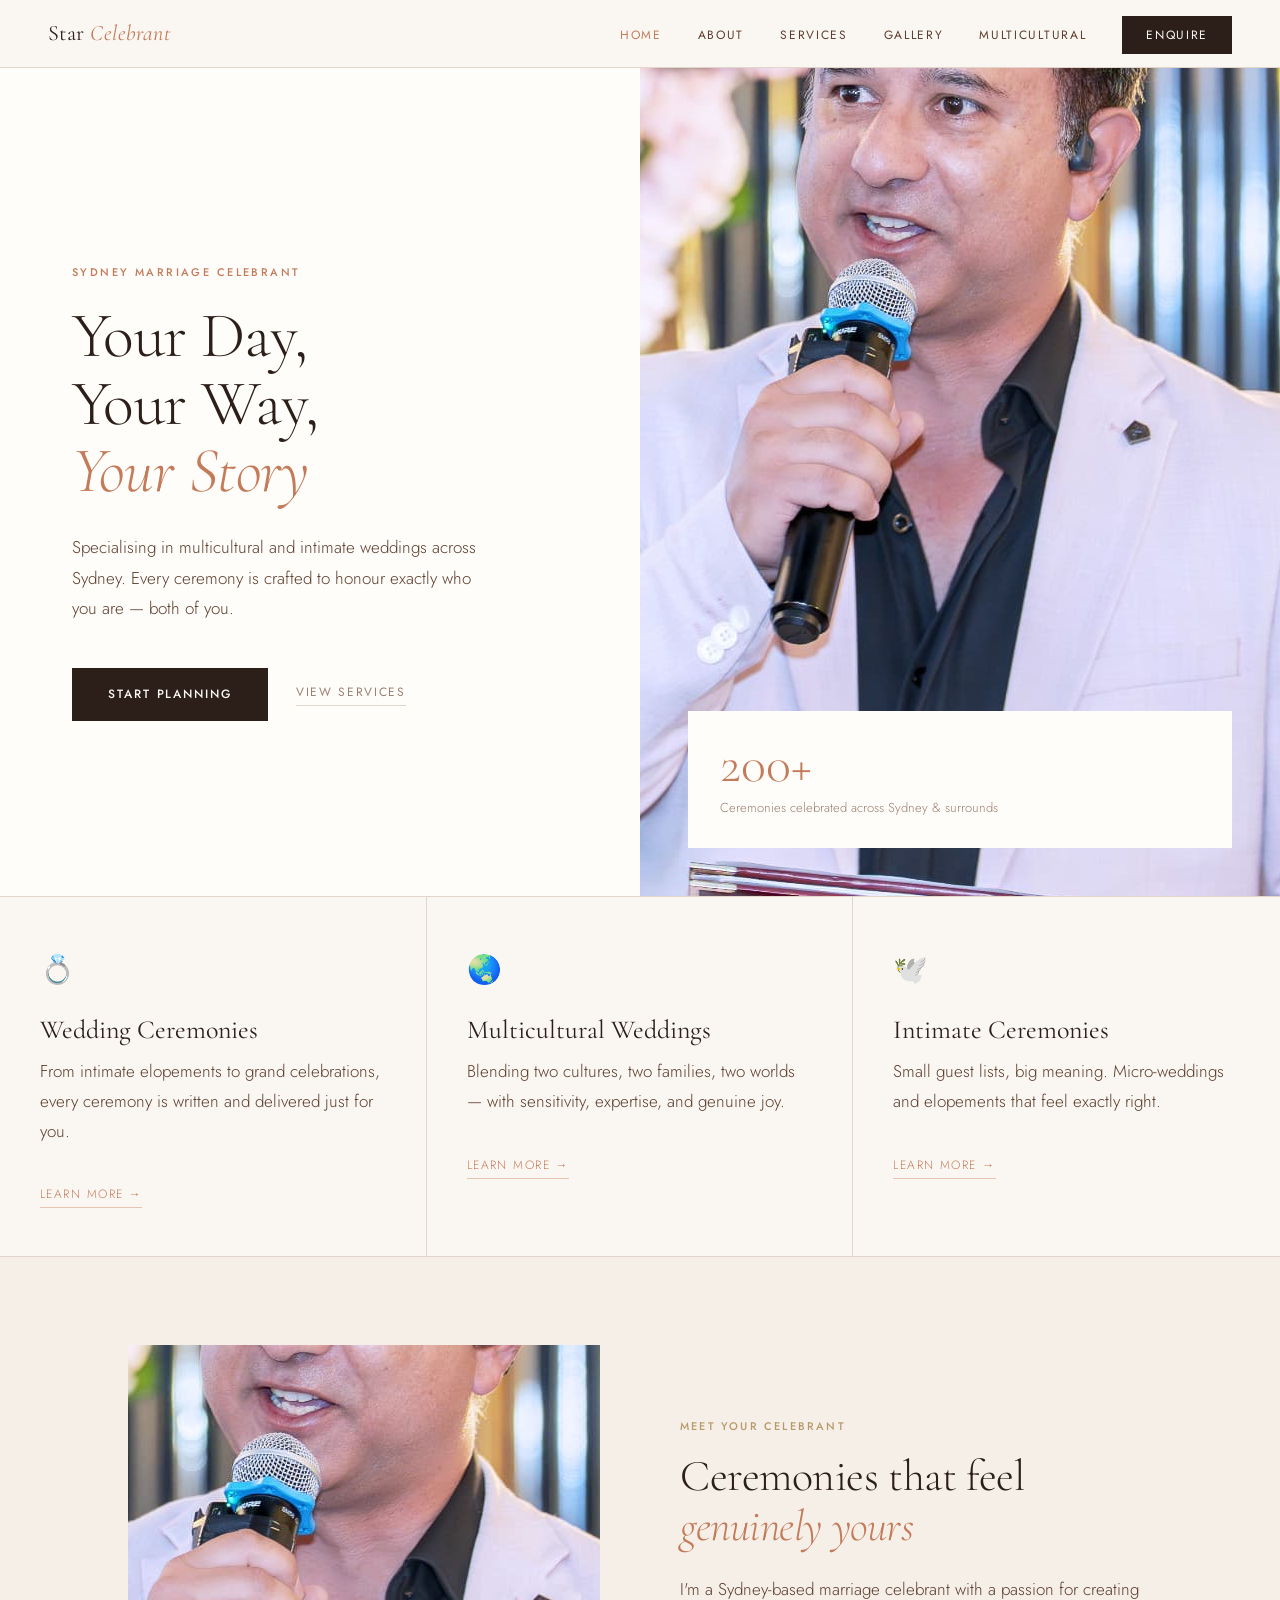
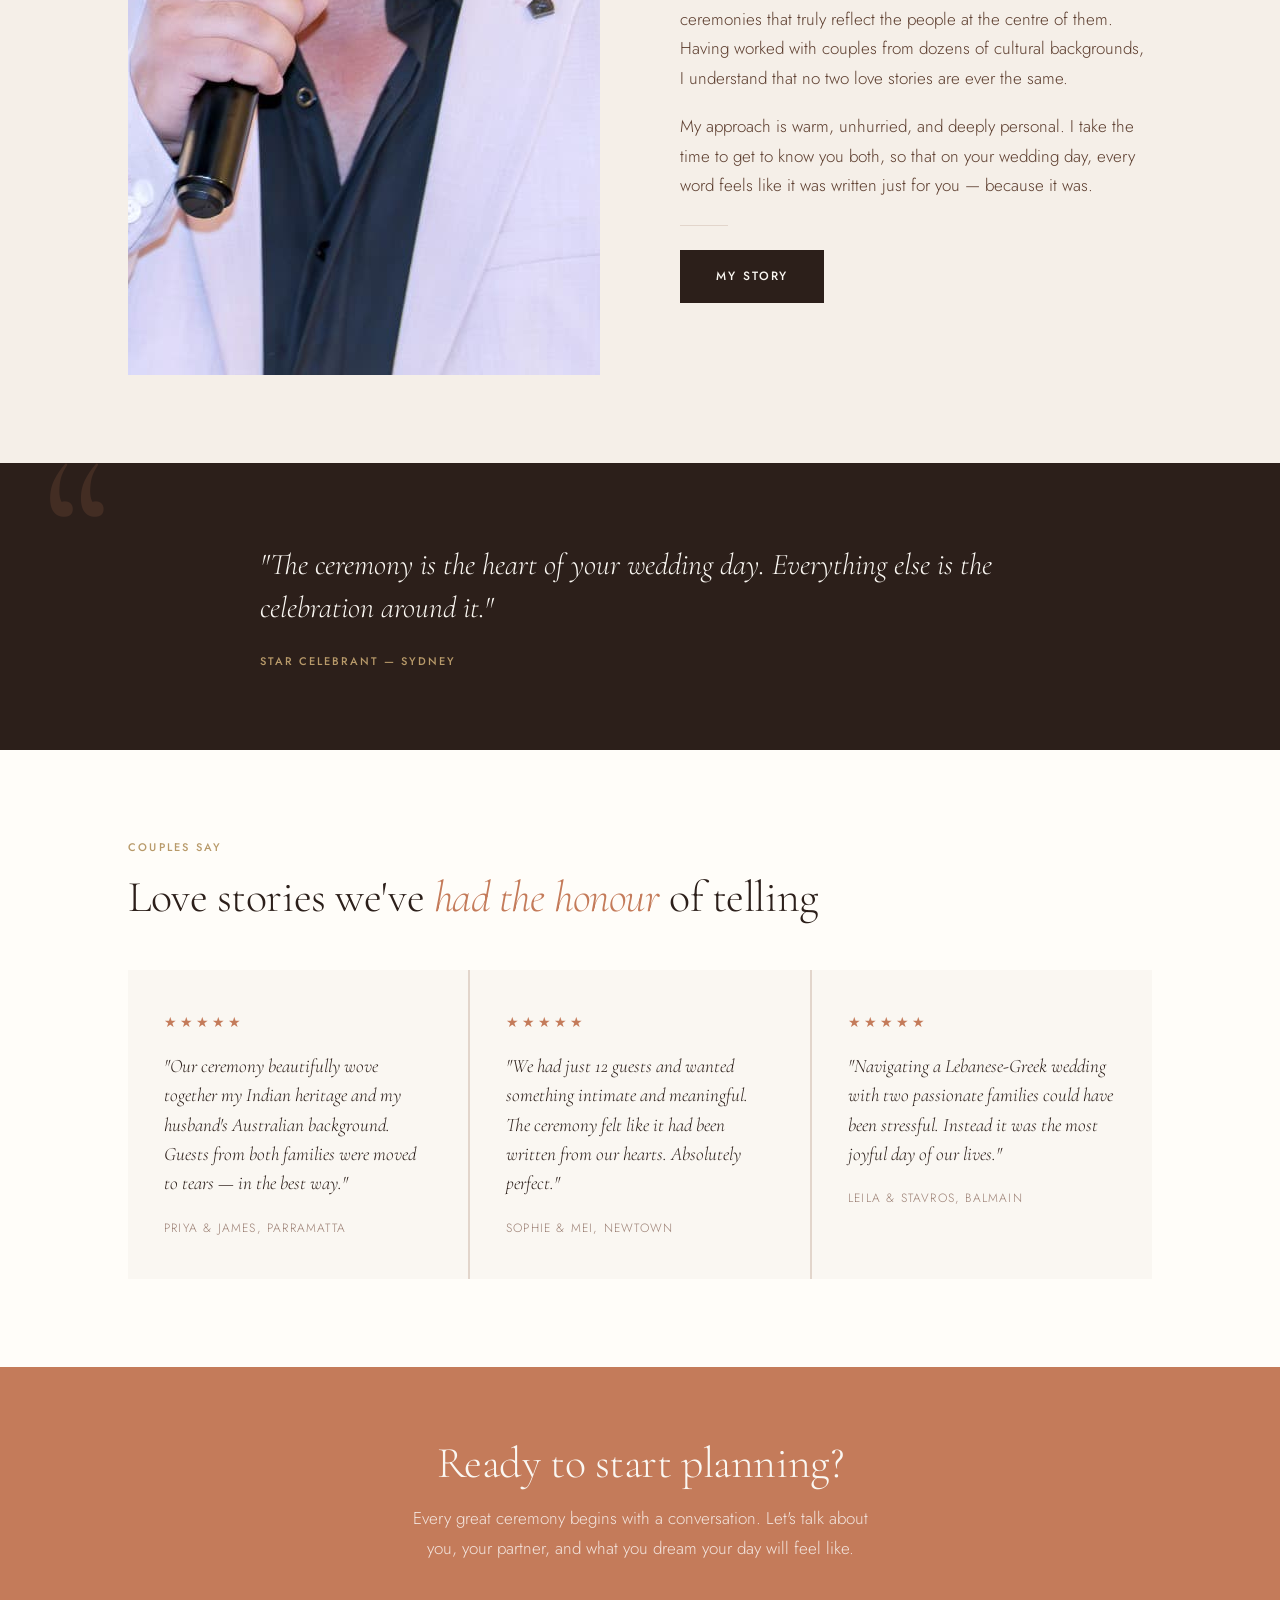
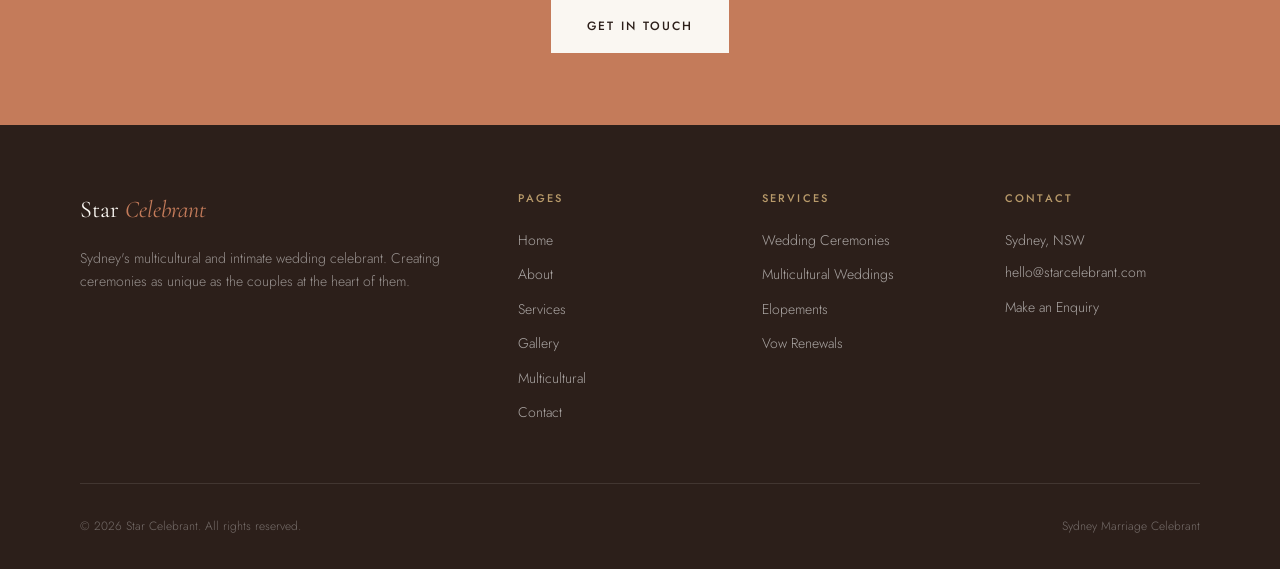
==== commit 09e5ca2b: "Update index.html" ====
--- a/index.html
+++ b/index.html
@@ -68,12 +68,6 @@
     <div class="hero-pattern"></div>
     <div class="hero-photo">
   <img src="images/StarCelebrantProfile.jpg" alt="Star Celebrant Sydney"> 
-  .hero-photo img {
-  width: 100%;
-  height: 100%;
-  object-fit: cover;
-  object-position: center top;
-                  }
 </div>
     <div class="hero-badge">
       <span class="num">200+</span>
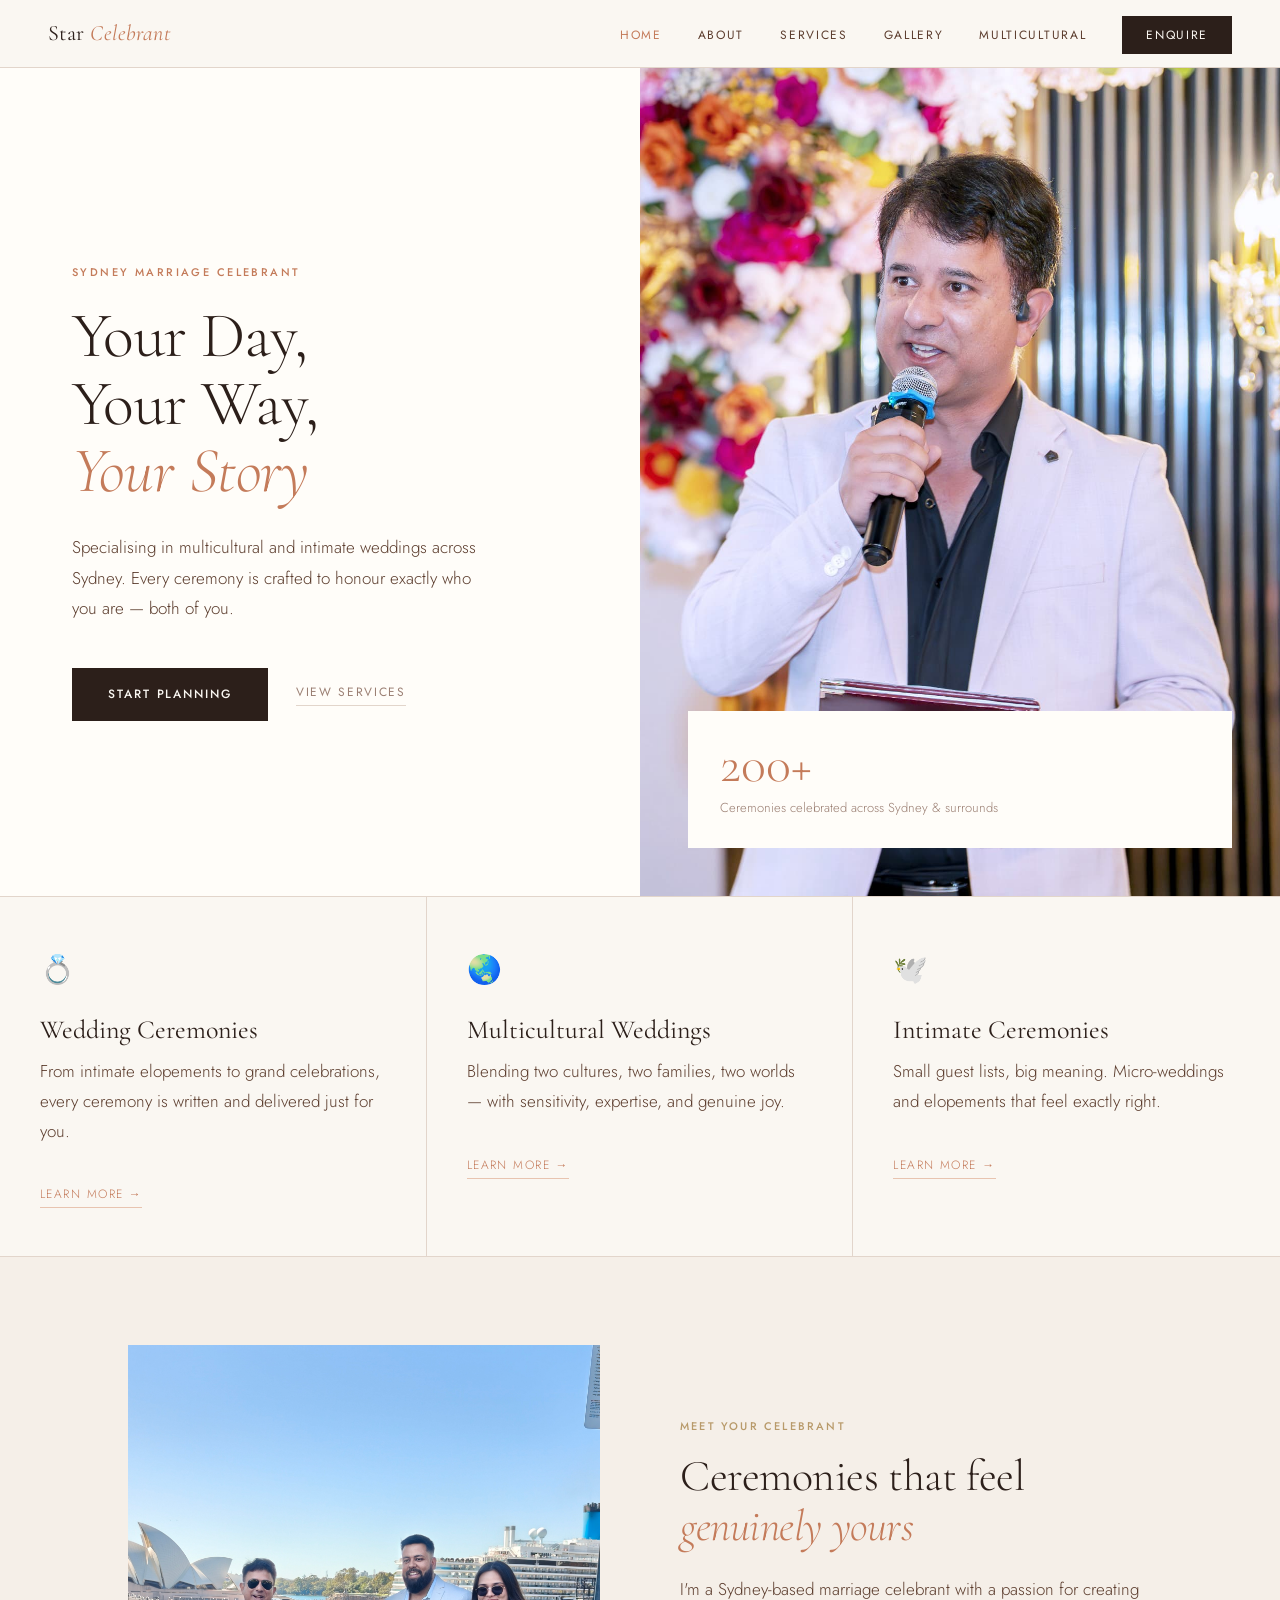
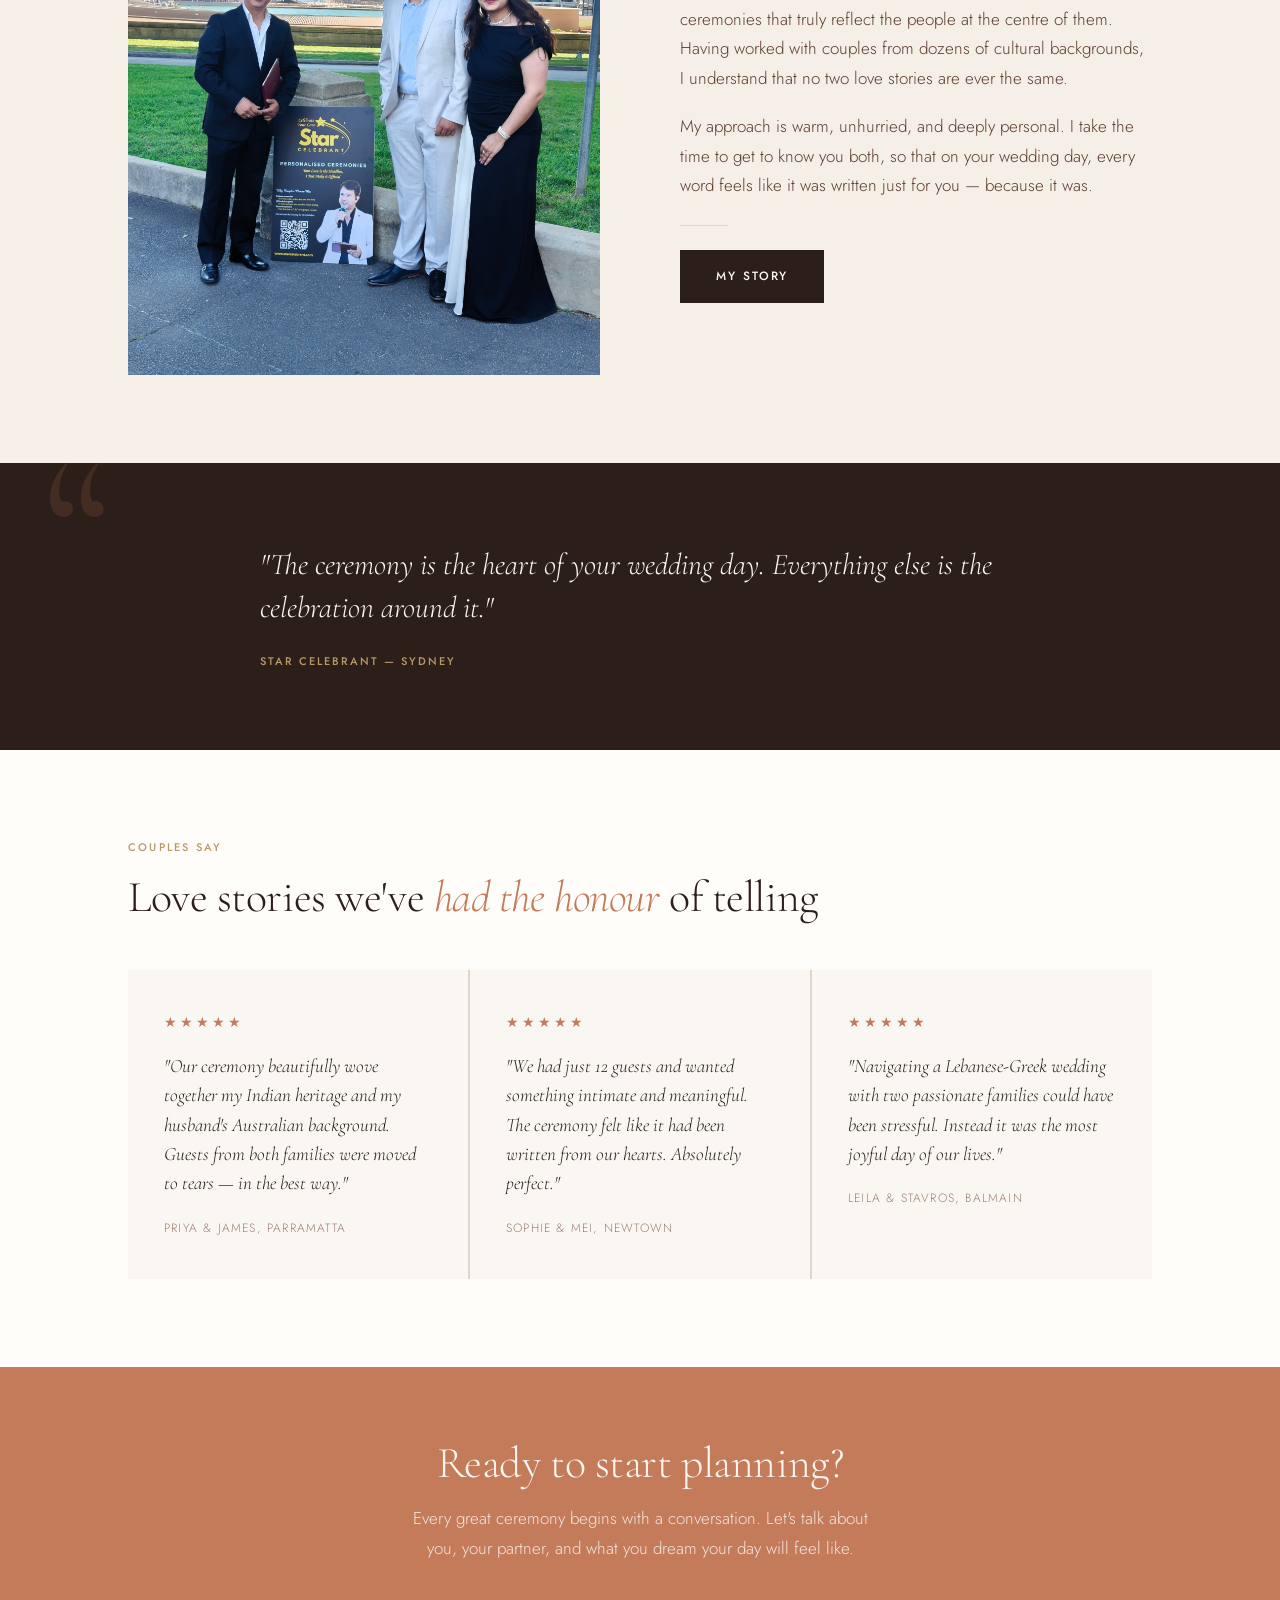
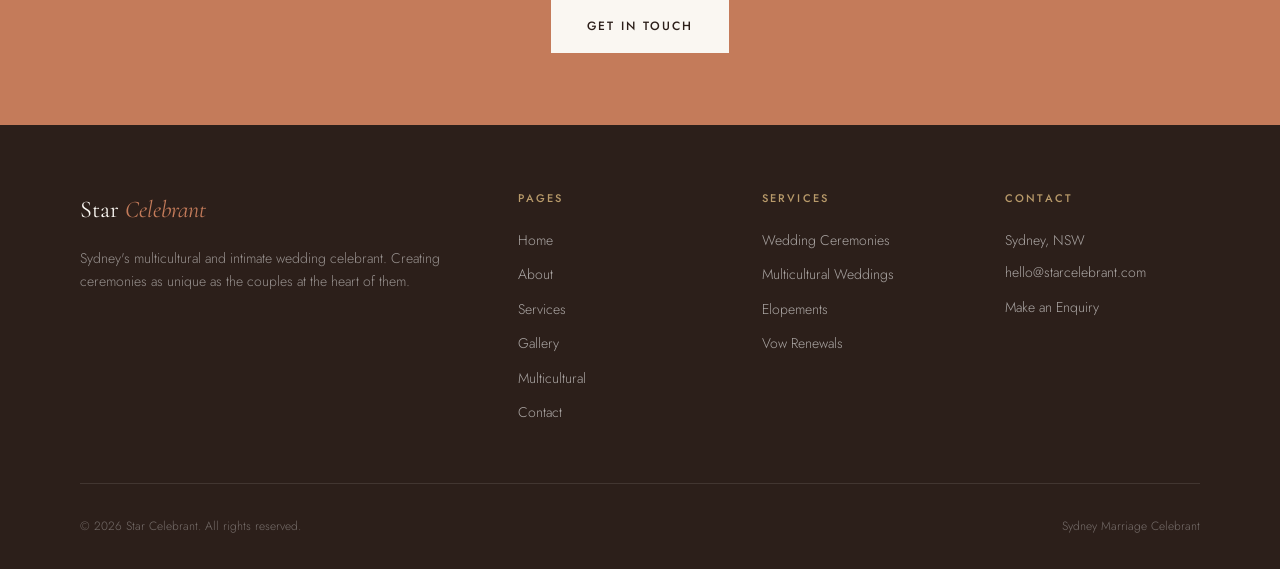
==== commit e7c51878: "Update index.html" ====
--- a/index.html
+++ b/index.html
@@ -87,7 +87,7 @@
 <section class="about-preview">
   <div class="container-wide">
     <div class="about-grid">
-      <div class="about-img-ph"><p><img src="images/StarCelebrantProfile.jpg" alt="Star Celebrant Sydney"></p></div>
+      <div class="about-img-ph"><p><img src="images/Aman%20and%20Bhavishya.jpg" alt="Star Celebrant Sydney"></p></div>
 
       <div>
         <span class="section-label">Meet Your Celebrant</span>
--- a/style.css
+++ b/style.css
@@ -81,6 +81,36 @@
 
 .nav-cta:hover { background: var(--terracotta) !important; }
 
+.hero-photo {
+  position: absolute;
+  inset: 0;
+  z-index: 0;
+}
+
+.hero-photo img {
+  width: 100%;
+  height: 100%;
+  object-fit: cover;
+  object-position: center top;
+}
+
+.hero-badge {
+  position: relative;
+  z-index: 1;
+}
+
+.about-img-ph {
+  position: relative;
+  overflow: hidden;
+}
+
+.about-img-ph img {
+  width: 100%;
+  height: 100%;
+  object-fit: cover;
+  object-position: center top;
+}
+
 /* PAGE OFFSET */
 main { padding-top: 68px; }
 
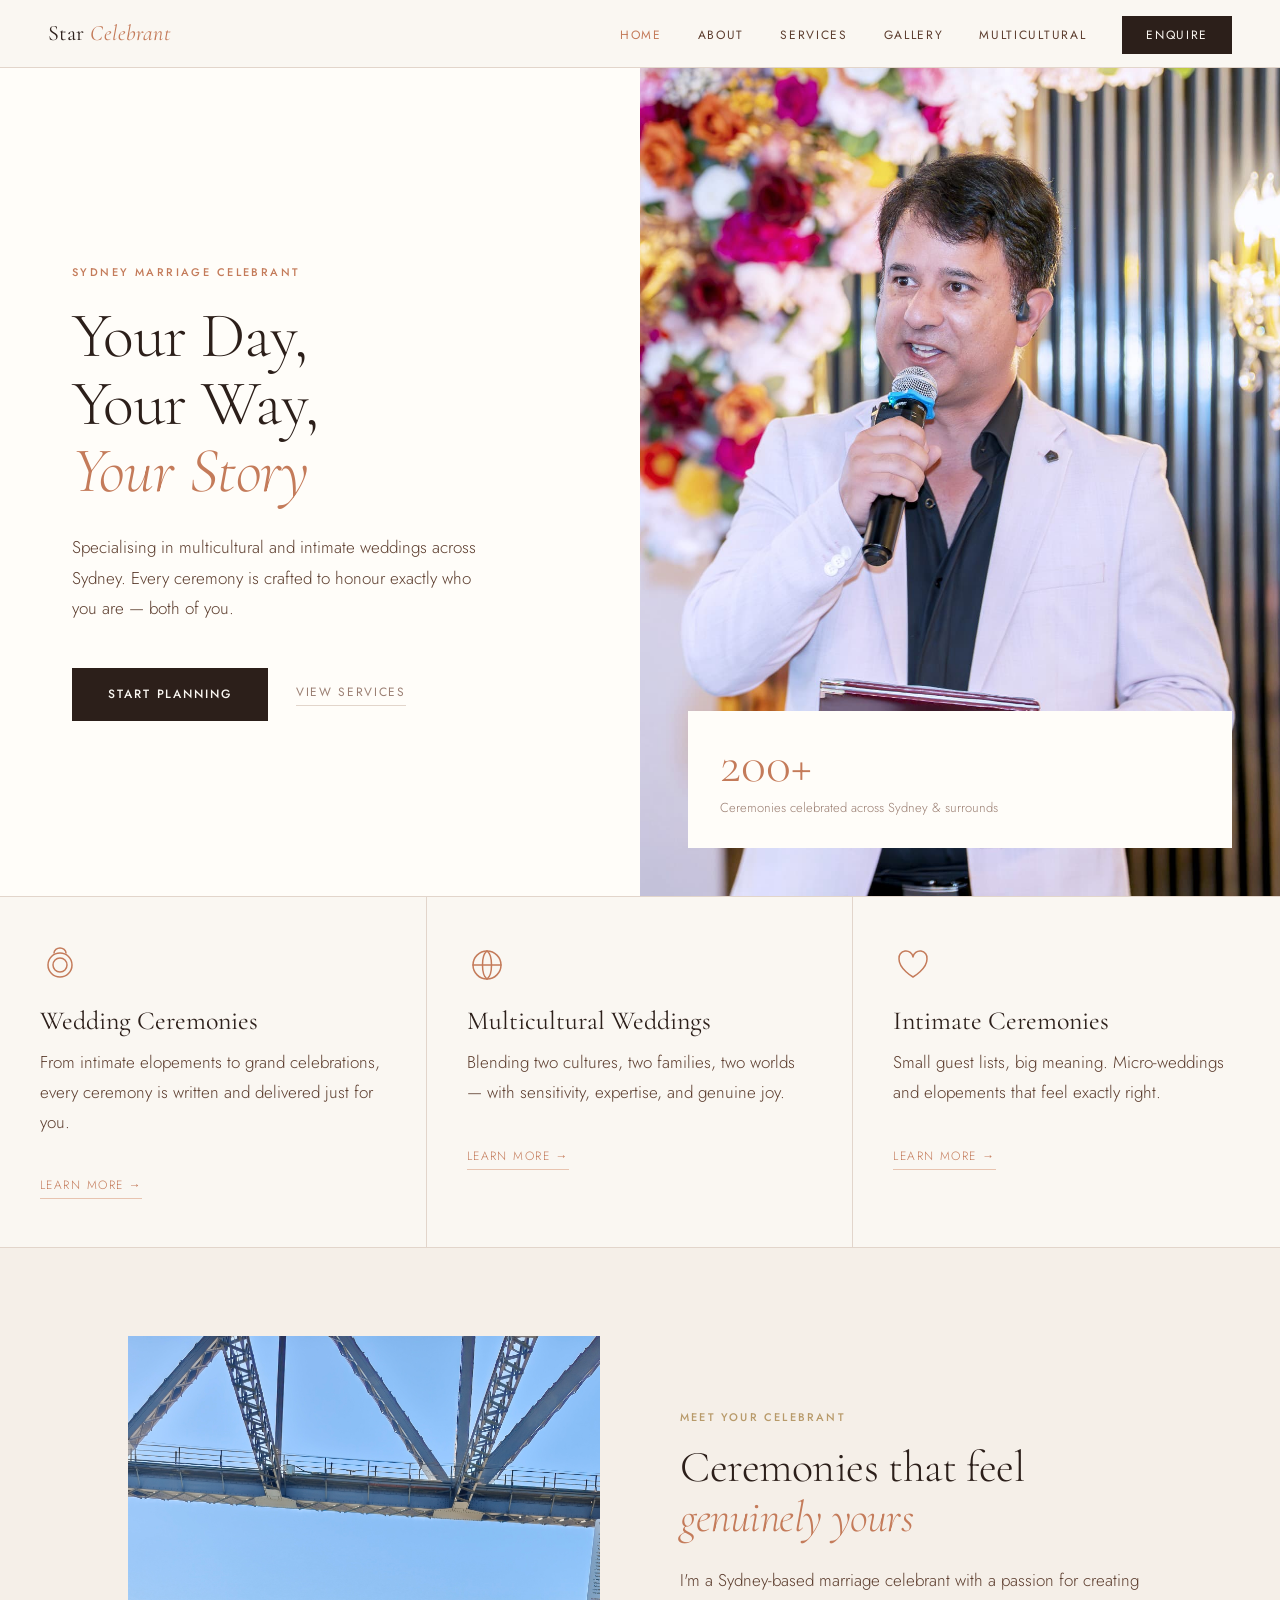
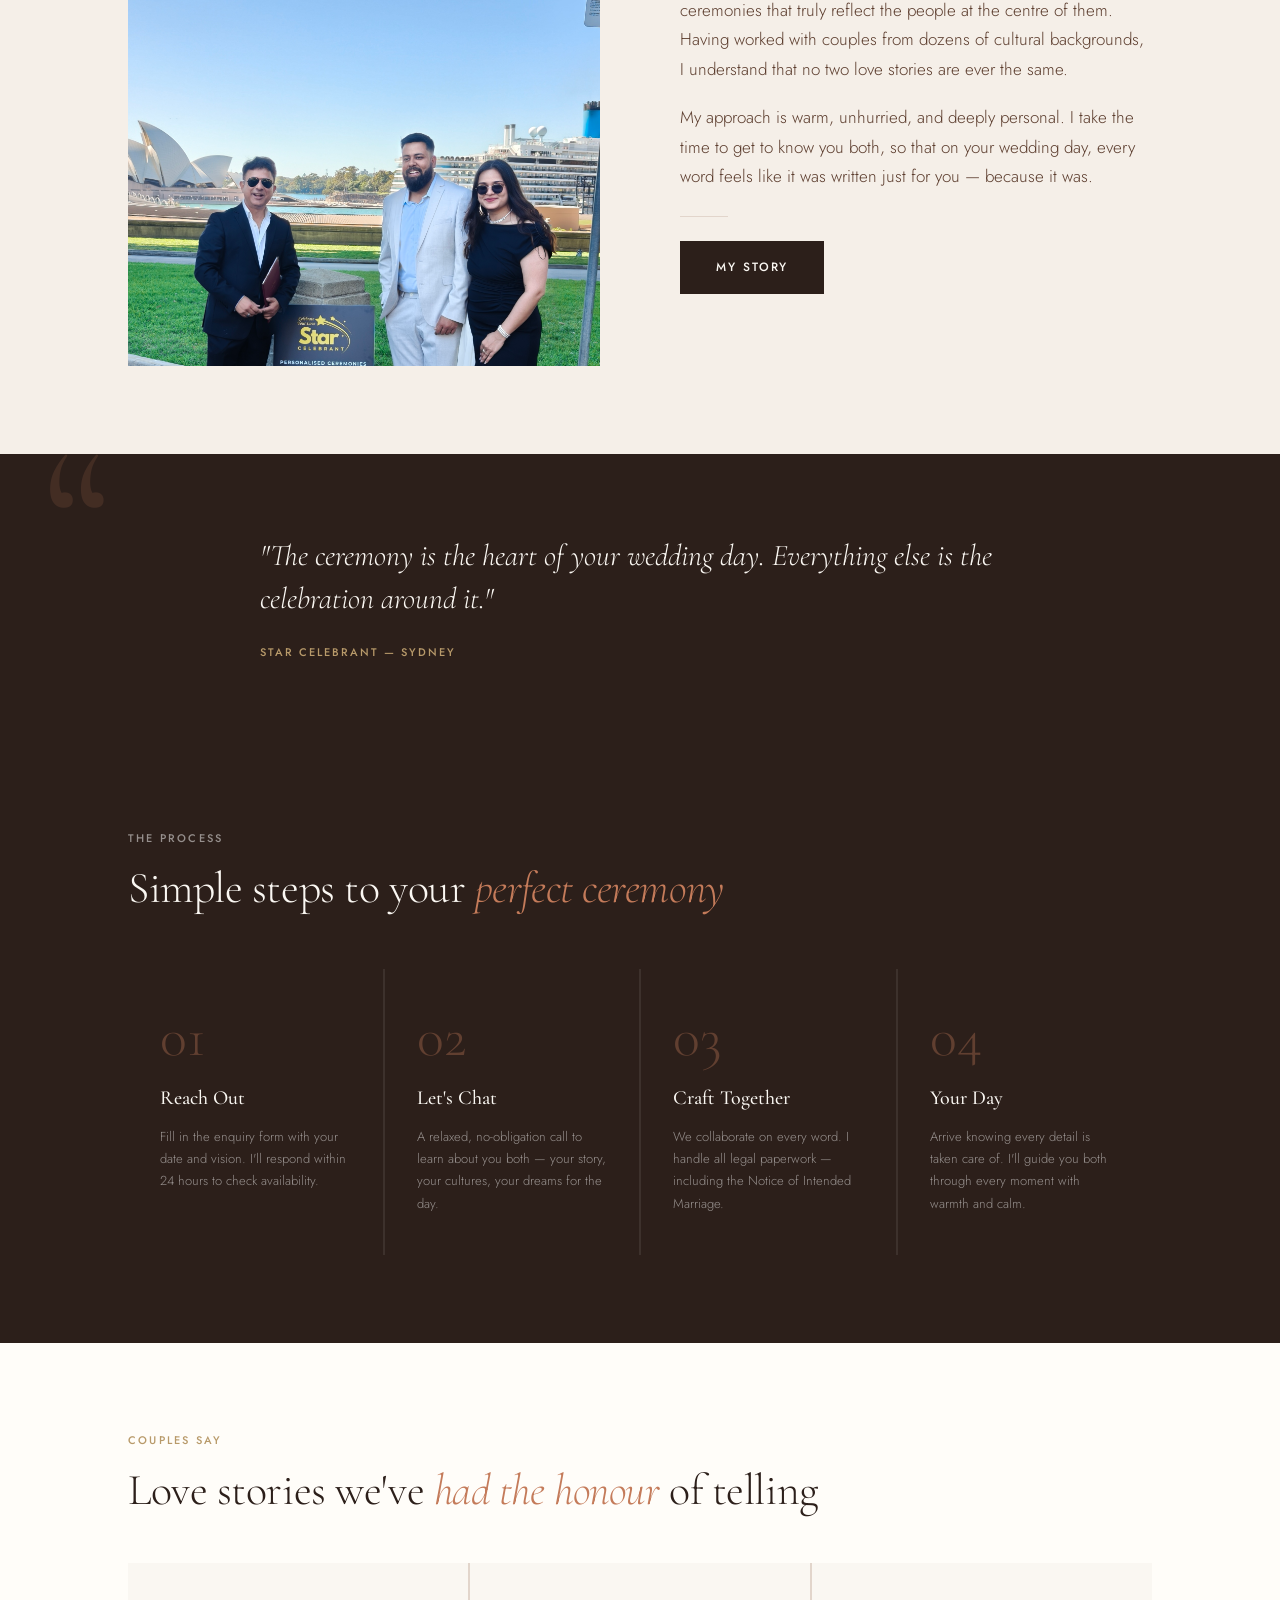
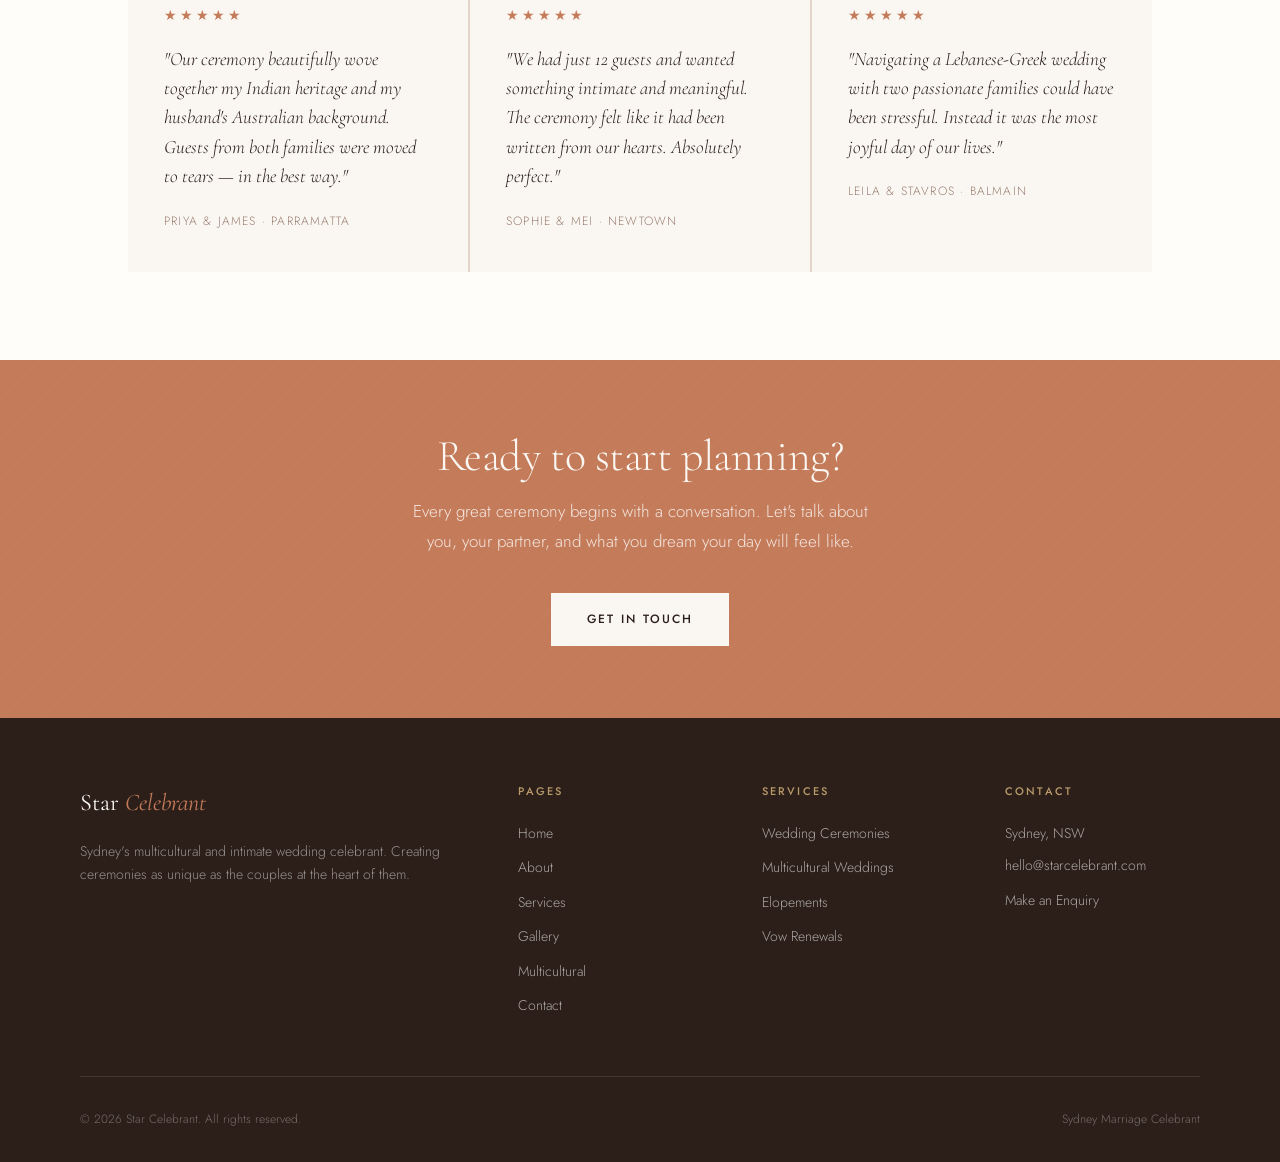
==== commit 9986feb2: "Add files via upload" ====
--- a/index.html
+++ b/index.html
@@ -1,49 +1,382 @@
 <!DOCTYPE html>
 <html lang="en">
 <head>
-<meta charset="UTF-8">
-<meta name="viewport" content="width=device-width, initial-scale=1.0">
-<title>Star Celebrant — Sydney's Multicultural Wedding Celebrant</title>
-<link rel="stylesheet" href="style.css">
-<style>
-.hero{min-height:92vh;display:grid;grid-template-columns:1fr 1fr;padding:0!important;}
-.hero-left{background:var(--warm-white);padding:100px 64px 80px 72px;display:flex;flex-direction:column;justify-content:center;}
-.hero-right{background:var(--blush);position:relative;overflow:hidden;display:flex;align-items:flex-end;padding:48px;}
-.hero-pattern{position:absolute;inset:0;opacity:.07;background-image:repeating-linear-gradient(45deg,var(--deep) 0,var(--deep) 1px,transparent 0,transparent 50%);background-size:28px 28px;}
-.hero-photo{position:absolute;inset:0;display:flex;align-items:center;justify-content:center;flex-direction:column;gap:12px;}
-.hero-badge{position:relative;z-index:1;background:var(--warm-white);padding:28px 32px;width:100%;}
-.hero-badge .num{font-family:'Cormorant Garamond',serif;font-size:52px;font-weight:300;color:var(--terracotta);line-height:1;display:block;}
-.hero-badge p{font-size:13px;color:var(--muted);margin-top:6px;}
-.hero-left h1{margin-bottom:28px;}
-.hero-lead{font-size:17px;color:var(--mid);line-height:1.8;max-width:420px;margin-bottom:44px;}
-.cta-row{display:flex;align-items:center;gap:28px;flex-wrap:wrap;}
-.services-grid{display:grid;grid-template-columns:repeat(3,1fr);border-top:1px solid var(--border);border-bottom:1px solid var(--border);}
-.service-card{padding:48px 40px;border-right:1px solid var(--border);transition:background .2s;}
-.service-card:last-child{border-right:none;}
-.service-card:hover{background:var(--warm-white);}
-.service-icon{font-size:28px;margin-bottom:20px;display:block;}
-.service-card a{display:inline-block;margin-top:20px;font-size:12px;letter-spacing:.12em;text-transform:uppercase;color:var(--terracotta);text-decoration:none;border-bottom:1px solid var(--blush);padding-bottom:2px;}
-.about-preview{background:var(--section-alt);}
-.about-grid{display:grid;grid-template-columns:1fr 1fr;gap:80px;align-items:center;}
-.about-img-ph{aspect-ratio:3/4;background:var(--blush);display:flex;align-items:center;justify-content:center;position:relative;overflow:hidden;}
-.about-img-ph::after{content:'';position:absolute;inset:0;background:repeating-linear-gradient(45deg,transparent,transparent 20px,rgba(255,255,255,.15) 20px,rgba(255,255,255,.15) 21px);}
-.about-img-ph p{font-size:13px;color:var(--mid);z-index:1;}
-.testimonials{background:var(--warm-white);}
-.tgrid{display:grid;grid-template-columns:repeat(3,1fr);gap:2px;background:var(--border);margin-top:48px;}
-.tcard{background:var(--cream);padding:40px 36px;}
-.stars{color:var(--terracotta);font-size:14px;letter-spacing:3px;margin-bottom:16px;display:block;}
-.tcard p{font-family:'Cormorant Garamond',serif;font-size:19px;font-style:italic;font-weight:300;color:var(--deep);line-height:1.55;}
-.tcard cite{display:block;margin-top:20px;font-size:12px;letter-spacing:.1em;text-transform:uppercase;color:var(--muted);font-style:normal;}
-.cta-strip{background:var(--terracotta);padding:72px 48px;text-align:center;}
-.btn-light{background:var(--cream);color:var(--deep);text-decoration:none;font-family:'Jost',sans-serif;font-size:12px;letter-spacing:.16em;text-transform:uppercase;font-weight:500;padding:16px 36px;display:inline-block;transition:background .25s,color .25s;}
-.btn-light:hover{background:var(--deep);color:var(--cream);}
-@media(max-width:860px){.hero{grid-template-columns:1fr;}.hero-right{display:none;}.hero-left{padding:60px 24px;}.services-grid{grid-template-columns:1fr;}.service-card{border-right:none;border-bottom:1px solid var(--border);}.about-grid{grid-template-columns:1fr;}.tgrid{grid-template-columns:1fr;}}
-</style>
+  <meta charset="UTF-8">
+  <meta name="viewport" content="width=device-width, initial-scale=1.0">
+  <title>Star Celebrant — Sydney's Multicultural Wedding Celebrant</title>
+
+  <!-- SEO Meta Tags (IMPROVEMENT #1) -->
+  <meta name="description" content="Star Celebrant — Sydney's leading multicultural wedding celebrant. Specialising in intimate, multicultural, and personalised ceremonies across Sydney & surrounds.">
+  <meta name="keywords" content="Sydney wedding celebrant, multicultural wedding Sydney, intimate wedding celebrant, elopement Sydney, Indian Australian wedding celebrant">
+  <meta name="robots" content="index, follow">
+
+  <!-- Open Graph (IMPROVEMENT #2: social sharing previews) -->
+  <meta property="og:title" content="Star Celebrant — Sydney's Multicultural Wedding Celebrant">
+  <meta property="og:description" content="Ceremonies crafted to honour exactly who you are — both of you. Specialising in multicultural and intimate weddings across Sydney.">
+  <meta property="og:image" content="images/StarCelebrantProfile.jpg">
+  <meta property="og:type" content="website">
+  <meta property="og:url" content="https://starcelebrant.com.au">
+
+  <!-- Structured Data (IMPROVEMENT #3: rich results in Google) -->
+  <script type="application/ld+json">
+  {
+    "@context": "https://schema.org",
+    "@type": "LocalBusiness",
+    "name": "Star Celebrant",
+    "description": "Sydney's multicultural and intimate wedding celebrant",
+    "telephone": "",
+    "email": "hello@starcelebrant.com",
+    "address": {
+      "@type": "PostalAddress",
+      "addressLocality": "Sydney",
+      "addressRegion": "NSW",
+      "addressCountry": "AU"
+    },
+    "url": "https://starcelebrant.com.au",
+    "priceRange": "$$",
+    "aggregateRating": {
+      "@type": "AggregateRating",
+      "ratingValue": "5",
+      "reviewCount": "200"
+    }
+  }
+  </script>
+
+  <!-- Google Fonts preconnect (IMPROVEMENT #4: performance) -->
+  <link rel="preconnect" href="https://fonts.googleapis.com">
+  <link rel="preconnect" href="https://fonts.gstatic.com" crossorigin>
+
+  <link rel="stylesheet" href="style.css">
+
+  <style>
+    /* ============================================
+       HERO — split layout, image visible on mobile
+       ============================================ */
+    .hero {
+      min-height: 92vh;
+      display: grid;
+      grid-template-columns: 1fr 1fr;
+      padding: 0 !important;
+    }
+    .hero-left {
+      background: var(--warm-white);
+      padding: 100px 64px 80px 72px;
+      display: flex;
+      flex-direction: column;
+      justify-content: center;
+    }
+    .hero-right {
+      background: var(--blush);
+      position: relative;
+      overflow: hidden;
+      display: flex;
+      align-items: flex-end;
+      padding: 48px;
+    }
+    .hero-pattern {
+      position: absolute;
+      inset: 0;
+      opacity: .07;
+      background-image: repeating-linear-gradient(45deg, var(--deep) 0, var(--deep) 1px, transparent 0, transparent 50%);
+      background-size: 28px 28px;
+    }
+    .hero-photo {
+      position: absolute;
+      inset: 0;
+      display: flex;
+      align-items: center;
+      justify-content: center;
+    }
+    .hero-photo img {
+      width: 100%;
+      height: 100%;
+      object-fit: cover;
+      object-position: top center;
+    }
+    .hero-badge {
+      position: relative;
+      z-index: 1;
+      background: var(--warm-white);
+      padding: 28px 32px;
+      width: 100%;
+    }
+    .hero-badge .num {
+      font-family: 'Cormorant Garamond', serif;
+      font-size: 52px;
+      font-weight: 300;
+      color: var(--terracotta);
+      line-height: 1;
+      display: block;
+    }
+    .hero-badge p {
+      font-size: 13px;
+      color: var(--muted);
+      margin-top: 6px;
+    }
+    .hero-left h1 { margin-bottom: 28px; }
+    .hero-lead {
+      font-size: 17px;
+      color: var(--mid);
+      line-height: 1.8;
+      max-width: 420px;
+      margin-bottom: 44px;
+    }
+    .cta-row {
+      display: flex;
+      align-items: center;
+      gap: 28px;
+      flex-wrap: wrap;
+    }
+
+    /* ============================================
+       MOBILE HERO — show image above text (IMPROVEMENT #5)
+       ============================================ */
+    @media (max-width: 860px) {
+      .hero {
+        grid-template-columns: 1fr;
+        grid-template-rows: 320px auto;
+        min-height: unset;
+      }
+      /* RIGHT panel (photo) moves to top on mobile */
+      .hero-right {
+        display: flex; /* was hidden before — FIXED */
+        grid-row: 1;
+        min-height: 320px;
+        padding: 24px;
+        align-items: flex-end;
+      }
+      .hero-badge {
+        padding: 16px 20px;
+      }
+      .hero-badge .num { font-size: 36px; }
+      .hero-left {
+        grid-row: 2;
+        padding: 48px 24px 56px;
+      }
+    }
+
+    /* ============================================
+       SERVICES GRID
+       ============================================ */
+    .services-grid {
+      display: grid;
+      grid-template-columns: repeat(3, 1fr);
+      border-top: 1px solid var(--border);
+      border-bottom: 1px solid var(--border);
+    }
+    .service-card {
+      padding: 48px 40px;
+      border-right: 1px solid var(--border);
+      transition: background .2s;
+    }
+    .service-card:last-child { border-right: none; }
+    .service-card:hover { background: var(--warm-white); }
+
+    /* SVG icon styling (IMPROVEMENT #6: refined icons) */
+    .service-icon {
+      width: 40px;
+      height: 40px;
+      margin-bottom: 20px;
+      display: block;
+      color: var(--terracotta);
+    }
+    .service-card a {
+      display: inline-block;
+      margin-top: 20px;
+      font-size: 12px;
+      letter-spacing: .12em;
+      text-transform: uppercase;
+      color: var(--terracotta);
+      text-decoration: none;
+      border-bottom: 1px solid var(--blush);
+      padding-bottom: 2px;
+      transition: border-color .2s;
+    }
+    .service-card a:hover { border-color: var(--terracotta); }
+
+    /* ============================================
+       ABOUT SECTION — fixed image markup (IMPROVEMENT #7)
+       ============================================ */
+    .about-preview { background: var(--section-alt); }
+    .about-grid {
+      display: grid;
+      grid-template-columns: 1fr 1fr;
+      gap: 80px;
+      align-items: center;
+    }
+    .about-img-wrap {
+      aspect-ratio: 3 / 4;
+      overflow: hidden;
+      position: relative;
+    }
+    .about-img-wrap img {
+      width: 100%;
+      height: 100%;
+      object-fit: cover;
+      object-position: top center;
+      display: block;
+    }
+
+    /* ============================================
+       HOW IT WORKS — process section (IMPROVEMENT #8)
+       ============================================ */
+    .process {
+      background: var(--deep);
+      padding: 88px 0;
+    }
+    .process .section-label { color: rgba(255,255,255,.5); }
+    .process h2 { color: var(--cream); }
+    .process-steps {
+      display: grid;
+      grid-template-columns: repeat(4, 1fr);
+      gap: 2px;
+      margin-top: 56px;
+      background: rgba(255,255,255,.08);
+    }
+    .process-step {
+      background: var(--deep);
+      padding: 40px 32px;
+      position: relative;
+    }
+    .step-num {
+      font-family: 'Cormorant Garamond', serif;
+      font-size: 56px;
+      font-weight: 300;
+      color: var(--terracotta);
+      opacity: .35;
+      line-height: 1;
+      display: block;
+      margin-bottom: 16px;
+    }
+    .process-step h4 {
+      font-family: 'Cormorant Garamond', serif;
+      font-size: 20px;
+      font-weight: 500;
+      color: var(--cream);
+      margin-bottom: 10px;
+    }
+    .process-step p {
+      font-size: 13px;
+      color: rgba(255,255,255,.5);
+      line-height: 1.7;
+      margin: 0;
+    }
+
+    /* ============================================
+       TESTIMONIALS
+       ============================================ */
+    .testimonials { background: var(--warm-white); }
+    .tgrid {
+      display: grid;
+      grid-template-columns: repeat(3, 1fr);
+      gap: 2px;
+      background: var(--border);
+      margin-top: 48px;
+    }
+    .tcard { background: var(--cream); padding: 40px 36px; }
+    .stars {
+      color: var(--terracotta);
+      font-size: 14px;
+      letter-spacing: 3px;
+      margin-bottom: 16px;
+      display: block;
+    }
+    .tcard p {
+      font-family: 'Cormorant Garamond', serif;
+      font-size: 19px;
+      font-style: italic;
+      font-weight: 300;
+      color: var(--deep);
+      line-height: 1.55;
+    }
+    .tcard cite {
+      display: block;
+      margin-top: 20px;
+      font-size: 12px;
+      letter-spacing: .1em;
+      text-transform: uppercase;
+      color: var(--muted);
+      font-style: normal;
+    }
+
+    /* ============================================
+       CTA STRIP — textured (IMPROVEMENT #9)
+       ============================================ */
+    .cta-strip {
+      background: var(--terracotta);
+      padding: 72px 48px;
+      text-align: center;
+      position: relative;
+      overflow: hidden;
+    }
+    .cta-strip::before {
+      content: '';
+      position: absolute;
+      inset: 0;
+      background-image: repeating-linear-gradient(
+        -45deg,
+        rgba(255,255,255,.03) 0,
+        rgba(255,255,255,.03) 1px,
+        transparent 0,
+        transparent 50%
+      );
+      background-size: 20px 20px;
+    }
+    .cta-strip > * { position: relative; z-index: 1; }
+    .btn-light {
+      background: var(--cream);
+      color: var(--deep);
+      text-decoration: none;
+      font-family: 'Jost', sans-serif;
+      font-size: 12px;
+      letter-spacing: .16em;
+      text-transform: uppercase;
+      font-weight: 500;
+      padding: 16px 36px;
+      display: inline-block;
+      transition: background .25s, color .25s;
+    }
+    .btn-light:hover { background: var(--deep); color: var(--cream); }
+
+    /* ============================================
+       SCROLL ANIMATIONS (IMPROVEMENT #10)
+       ============================================ */
+    .reveal {
+      opacity: 0;
+      transform: translateY(28px);
+      transition: opacity .65s ease, transform .65s ease;
+    }
+    .reveal.visible {
+      opacity: 1;
+      transform: none;
+    }
+    .reveal-delay-1 { transition-delay: .1s; }
+    .reveal-delay-2 { transition-delay: .2s; }
+    .reveal-delay-3 { transition-delay: .3s; }
+    .reveal-delay-4 { transition-delay: .4s; }
+
+    /* ============================================
+       RESPONSIVE GRID FIXES
+       ============================================ */
+    @media (max-width: 860px) {
+      .services-grid { grid-template-columns: 1fr; }
+      .service-card { border-right: none; border-bottom: 1px solid var(--border); }
+      .about-grid { grid-template-columns: 1fr; gap: 40px; }
+      .tgrid { grid-template-columns: 1fr; }
+      .process-steps { grid-template-columns: 1fr 1fr; }
+    }
+    @media (max-width: 560px) {
+      .process-steps { grid-template-columns: 1fr; }
+    }
+  </style>
 </head>
+
 <body>
+
+<!-- ============ NAVIGATION ============ -->
 <nav>
   <a href="index.html" class="nav-brand">Star <span>Celebrant</span></a>
-  <button class="nav-toggle" onclick="document.querySelector('.nav-links').classList.toggle('open')">☰</button>
+  <button class="nav-toggle" aria-label="Toggle menu" onclick="document.querySelector('.nav-links').classList.toggle('open')">☰</button>
   <ul class="nav-links">
     <li><a href="index.html" class="active">Home</a></li>
     <li><a href="about.html">About</a></li>
@@ -53,88 +386,233 @@
     <li><a href="contact.html" class="nav-cta">Enquire</a></li>
   </ul>
 </nav>
+
 <main>
-<section class="hero">
-  <div class="hero-left">
-    <span class="eyebrow">Sydney Marriage Celebrant</span>
-    <h1>Your Day,<br>Your Way,<br><em>Your Story</em></h1>
-    <p class="hero-lead">Specialising in multicultural and intimate weddings across Sydney. Every ceremony is crafted to honour exactly who you are — both of you.</p>
-    <div class="cta-row">
-      <a href="contact.html" class="btn-primary">Start Planning</a>
-      <a href="services.html" class="btn-ghost">View Services</a>
+
+  <!-- ============ HERO ============ -->
+  <section class="hero">
+    <div class="hero-left">
+      <span class="eyebrow">Sydney Marriage Celebrant</span>
+      <h1>Your Day,<br>Your Way,<br><em>Your Story</em></h1>
+      <p class="hero-lead">Specialising in multicultural and intimate weddings across Sydney. Every ceremony is crafted to honour exactly who you are — both of you.</p>
+      <div class="cta-row">
+        <a href="contact.html" class="btn-primary">Start Planning</a>
+        <a href="services.html" class="btn-ghost">View Services</a>
+      </div>
+    </div>
+    <div class="hero-right">
+      <div class="hero-pattern"></div>
+      <div class="hero-photo">
+        <img src="images/StarCelebrantProfile.jpg" alt="Star Celebrant — Sydney wedding celebrant" loading="eager">
+      </div>
+      <div class="hero-badge">
+        <span class="num">200+</span>
+        <p>Ceremonies celebrated across Sydney &amp; surrounds</p>
+      </div>
+    </div>
+  </section>
+
+  <!-- ============ SERVICES ============ -->
+  <section style="padding:0;">
+    <div class="services-grid">
+
+      <div class="service-card reveal">
+        <!-- Ring icon (IMPROVEMENT #6: refined SVG icons) -->
+        <svg class="service-icon" viewBox="0 0 40 40" fill="none" stroke="currentColor" stroke-width="1.5" stroke-linecap="round" stroke-linejoin="round" aria-hidden="true">
+          <circle cx="20" cy="20" r="12"/>
+          <circle cx="20" cy="20" r="7"/>
+          <path d="M14 8 C14 5 17 3 20 3 C23 3 26 5 26 8"/>
+        </svg>
+        <h3>Wedding Ceremonies</h3>
+        <p>From intimate elopements to grand celebrations, every ceremony is written and delivered just for you.</p>
+        <a href="services.html">Learn more →</a>
+      </div>
+
+      <div class="service-card reveal reveal-delay-1">
+        <!-- Globe/world icon -->
+        <svg class="service-icon" viewBox="0 0 40 40" fill="none" stroke="currentColor" stroke-width="1.5" stroke-linecap="round" stroke-linejoin="round" aria-hidden="true">
+          <circle cx="20" cy="20" r="14"/>
+          <path d="M6 20 h28"/>
+          <path d="M20 6 C14 10 14 30 20 34"/>
+          <path d="M20 6 C26 10 26 30 20 34"/>
+        </svg>
+        <h3>Multicultural Weddings</h3>
+        <p>Blending two cultures, two families, two worlds — with sensitivity, expertise, and genuine joy.</p>
+        <a href="multicultural.html">Learn more →</a>
+      </div>
+
+      <div class="service-card reveal reveal-delay-2">
+        <!-- Dove / heart icon -->
+        <svg class="service-icon" viewBox="0 0 40 40" fill="none" stroke="currentColor" stroke-width="1.5" stroke-linecap="round" stroke-linejoin="round" aria-hidden="true">
+          <path d="M20 32 C20 32 6 24 6 14 A7 7 0 0 1 20 12 A7 7 0 0 1 34 14 C34 24 20 32 20 32Z"/>
+        </svg>
+        <h3>Intimate Ceremonies</h3>
+        <p>Small guest lists, big meaning. Micro-weddings and elopements that feel exactly right.</p>
+        <a href="services.html">Learn more →</a>
+      </div>
+
+    </div>
+  </section>
+
+  <!-- ============ ABOUT PREVIEW ============ -->
+  <section class="about-preview">
+    <div class="container-wide">
+      <div class="about-grid">
+
+        <!-- FIXED: image no longer wrapped in a <p> tag (IMPROVEMENT #7) -->
+        <div class="about-img-wrap reveal">
+          <img src="images/Aman%20and%20Bhavishya.jpg" alt="Aman and Bhavishya — ceremony by Star Celebrant Sydney" loading="lazy">
+        </div>
+
+        <div class="reveal reveal-delay-1">
+          <span class="section-label">Meet Your Celebrant</span>
+          <h2>Ceremonies that feel <em>genuinely yours</em></h2>
+          <p>I'm a Sydney-based marriage celebrant with a passion for creating ceremonies that truly reflect the people at the centre of them. Having worked with couples from dozens of cultural backgrounds, I understand that no two love stories are ever the same.</p>
+          <p>My approach is warm, unhurried, and deeply personal. I take the time to get to know you both, so that on your wedding day, every word feels like it was written just for you — because it was.</p>
+          <div class="divider"></div>
+          <a href="about.html" class="btn-primary">My Story</a>
+        </div>
+
+      </div>
+    </div>
+  </section>
+
+  <!-- ============ PULL QUOTE ============ -->
+  <div class="pull-quote">
+    <div class="container-wide">
+      <blockquote class="reveal">"The ceremony is the heart of your wedding day. Everything else is the celebration around it."<cite>Star Celebrant — Sydney</cite></blockquote>
     </div>
   </div>
-  <div class="hero-right">
-    <div class="hero-pattern"></div>
-    <div class="hero-photo">
-  <img src="images/StarCelebrantProfile.jpg" alt="Star Celebrant Sydney"> 
-</div>
-    <div class="hero-badge">
-      <span class="num">200+</span>
-      <p>Ceremonies celebrated across Sydney &amp; surrounds</p>
+
+  <!-- ============ HOW IT WORKS (IMPROVEMENT #8: new section) ============ -->
+  <section class="process">
+    <div class="container-wide">
+      <span class="section-label">The Process</span>
+      <h2 style="color:var(--cream);">Simple steps to your <em style="color:var(--terracotta);">perfect ceremony</em></h2>
+      <div class="process-steps">
+
+        <div class="process-step reveal">
+          <span class="step-num">01</span>
+          <h4>Reach Out</h4>
+          <p>Fill in the enquiry form with your date and vision. I'll respond within 24 hours to check availability.</p>
+        </div>
+
+        <div class="process-step reveal reveal-delay-1">
+          <span class="step-num">02</span>
+          <h4>Let's Chat</h4>
+          <p>A relaxed, no-obligation call to learn about you both — your story, your cultures, your dreams for the day.</p>
+        </div>
+
+        <div class="process-step reveal reveal-delay-2">
+          <span class="step-num">03</span>
+          <h4>Craft Together</h4>
+          <p>We collaborate on every word. I handle all legal paperwork — including the Notice of Intended Marriage.</p>
+        </div>
+
+        <div class="process-step reveal reveal-delay-3">
+          <span class="step-num">04</span>
+          <h4>Your Day</h4>
+          <p>Arrive knowing every detail is taken care of. I'll guide you both through every moment with warmth and calm.</p>
+        </div>
+
+      </div>
+    </div>
+  </section>
+
+  <!-- ============ TESTIMONIALS ============ -->
+  <section class="testimonials">
+    <div class="container-wide">
+      <span class="section-label">Couples Say</span>
+      <h2>Love stories we've <em>had the honour</em> of telling</h2>
+      <div class="tgrid">
+
+        <div class="tcard reveal">
+          <span class="stars">★★★★★</span>
+          <p>"Our ceremony beautifully wove together my Indian heritage and my husband's Australian background. Guests from both families were moved to tears — in the best way."</p>
+          <cite>Priya &amp; James · Parramatta</cite>
+        </div>
+
+        <div class="tcard reveal reveal-delay-1">
+          <span class="stars">★★★★★</span>
+          <p>"We had just 12 guests and wanted something intimate and meaningful. The ceremony felt like it had been written from our hearts. Absolutely perfect."</p>
+          <cite>Sophie &amp; Mei · Newtown</cite>
+        </div>
+
+        <div class="tcard reveal reveal-delay-2">
+          <span class="stars">★★★★★</span>
+          <p>"Navigating a Lebanese-Greek wedding with two passionate families could have been stressful. Instead it was the most joyful day of our lives."</p>
+          <cite>Leila &amp; Stavros · Balmain</cite>
+        </div>
+
+      </div>
+    </div>
+  </section>
+
+  <!-- ============ CTA STRIP ============ -->
+  <div class="cta-strip">
+    <div class="container reveal">
+      <h2 style="color:var(--cream); margin-bottom:16px;">Ready to start planning?</h2>
+      <p style="color:rgba(255,255,255,.8); max-width:480px; margin:0 auto 36px;">Every great ceremony begins with a conversation. Let's talk about you, your partner, and what you dream your day will feel like.</p>
+      <a href="contact.html" class="btn-light">Get in Touch</a>
     </div>
   </div>
-</section>
-
-<section style="padding:0;">
-  <div class="services-grid">
-    <div class="service-card"><span class="service-icon">💍</span><h3>Wedding Ceremonies</h3><p>From intimate elopements to grand celebrations, every ceremony is written and delivered just for you.</p><a href="services.html">Learn more →</a></div>
-    <div class="service-card"><span class="service-icon">🌏</span><h3>Multicultural Weddings</h3><p>Blending two cultures, two families, two worlds — with sensitivity, expertise, and genuine joy.</p><a href="multicultural.html">Learn more →</a></div>
-    <div class="service-card"><span class="service-icon">🕊️</span><h3>Intimate Ceremonies</h3><p>Small guest lists, big meaning. Micro-weddings and elopements that feel exactly right.</p><a href="services.html">Learn more →</a></div>
-  </div>
-</section>
-
-<section class="about-preview">
-  <div class="container-wide">
-    <div class="about-grid">
-      <div class="about-img-ph"><p><img src="images/Aman%20and%20Bhavishya.jpg" alt="Star Celebrant Sydney"></p></div>
-
-      <div>
-        <span class="section-label">Meet Your Celebrant</span>
-        <h2>Ceremonies that feel <em>genuinely yours</em></h2>
-        <p>I'm a Sydney-based marriage celebrant with a passion for creating ceremonies that truly reflect the people at the centre of them. Having worked with couples from dozens of cultural backgrounds, I understand that no two love stories are ever the same.</p>
-        <p>My approach is warm, unhurried, and deeply personal. I take the time to get to know you both, so that on your wedding day, every word feels like it was written just for you — because it was.</p>
-        <div class="divider"></div>
-        <a href="about.html" class="btn-primary">My Story</a>
-      </div>
-    </div>
-  </div>
-</section>
-
-<div class="pull-quote">
-  <div class="container-wide">
-    <blockquote>"The ceremony is the heart of your wedding day. Everything else is the celebration around it."<cite>Star Celebrant — Sydney</cite></blockquote>
-  </div>
-</div>
-
-<section class="testimonials">
-  <div class="container-wide">
-    <span class="section-label">Couples Say</span>
-    <h2>Love stories we've <em>had the honour</em> of telling</h2>
-    <div class="tgrid">
-      <div class="tcard"><span class="stars">★★★★★</span><p>"Our ceremony beautifully wove together my Indian heritage and my husband's Australian background. Guests from both families were moved to tears — in the best way."</p><cite>Priya &amp; James, Parramatta</cite></div>
-      <div class="tcard"><span class="stars">★★★★★</span><p>"We had just 12 guests and wanted something intimate and meaningful. The ceremony felt like it had been written from our hearts. Absolutely perfect."</p><cite>Sophie &amp; Mei, Newtown</cite></div>
-      <div class="tcard"><span class="stars">★★★★★</span><p>"Navigating a Lebanese-Greek wedding with two passionate families could have been stressful. Instead it was the most joyful day of our lives."</p><cite>Leila &amp; Stavros, Balmain</cite></div>
-    </div>
-  </div>
-</section>
-
-<div class="cta-strip">
-  <div class="container">
-    <h2 style="color:var(--cream);margin-bottom:16px;">Ready to start planning?</h2>
-    <p style="color:rgba(255,255,255,.8);max-width:480px;margin:0 auto 36px;">Every great ceremony begins with a conversation. Let's talk about you, your partner, and what you dream your day will feel like.</p>
-    <a href="contact.html" class="btn-light">Get in Touch</a>
-  </div>
-</div>
+
 </main>
+
+<!-- ============ FOOTER ============ -->
 <footer>
   <div class="footer-grid">
-    <div><span class="footer-brand">Star <span>Celebrant</span></span><p class="footer-desc">Sydney's multicultural and intimate wedding celebrant. Creating ceremonies as unique as the couples at the heart of them.</p></div>
-    <div class="footer-col"><h4>Pages</h4><a href="index.html">Home</a><a href="about.html">About</a><a href="services.html">Services</a><a href="gallery.html">Gallery</a><a href="multicultural.html">Multicultural</a><a href="contact.html">Contact</a></div>
-    <div class="footer-col"><h4>Services</h4><a href="services.html">Wedding Ceremonies</a><a href="services.html">Multicultural Weddings</a><a href="services.html">Elopements</a><a href="services.html">Vow Renewals</a></div>
-    <div class="footer-col"><h4>Contact</h4><p>Sydney, NSW</p><a href="mailto:hello@starcelebrant.com">hello@starcelebrant.com</a><a href="contact.html">Make an Enquiry</a></div>
+    <div>
+      <span class="footer-brand">Star <span>Celebrant</span></span>
+      <p class="footer-desc">Sydney's multicultural and intimate wedding celebrant. Creating ceremonies as unique as the couples at the heart of them.</p>
+    </div>
+    <div class="footer-col">
+      <h4>Pages</h4>
+      <a href="index.html">Home</a>
+      <a href="about.html">About</a>
+      <a href="services.html">Services</a>
+      <a href="gallery.html">Gallery</a>
+      <a href="multicultural.html">Multicultural</a>
+      <a href="contact.html">Contact</a>
+    </div>
+    <div class="footer-col">
+      <h4>Services</h4>
+      <a href="services.html">Wedding Ceremonies</a>
+      <a href="services.html">Multicultural Weddings</a>
+      <a href="services.html">Elopements</a>
+      <a href="services.html">Vow Renewals</a>
+    </div>
+    <div class="footer-col">
+      <h4>Contact</h4>
+      <p>Sydney, NSW</p>
+      <a href="mailto:hello@starcelebrant.com">hello@starcelebrant.com</a>
+      <a href="contact.html">Make an Enquiry</a>
+    </div>
   </div>
-  <div class="footer-bottom"><span>© 2026 Star Celebrant. All rights reserved.</span><span>Sydney Marriage Celebrant</span></div>
+  <div class="footer-bottom">
+    <span>© 2026 Star Celebrant. All rights reserved.</span>
+    <span>Sydney Marriage Celebrant</span>
+  </div>
 </footer>
+
+<!-- ============ SCROLL REVEAL SCRIPT (IMPROVEMENT #10) ============ -->
+<script>
+  (function () {
+    const els = document.querySelectorAll('.reveal');
+    const io = new IntersectionObserver(
+      (entries) => {
+        entries.forEach(e => {
+          if (e.isIntersecting) {
+            e.target.classList.add('visible');
+            io.unobserve(e.target);
+          }
+        });
+      },
+      { threshold: 0.12, rootMargin: '0px 0px -40px 0px' }
+    );
+    els.forEach(el => io.observe(el));
+  })();
+</script>
+
 </body>
 </html>
--- a/style.css
+++ b/style.css
@@ -111,6 +111,21 @@
   object-position: center top;
 }
 
+.mc-photo {
+  position: relative;
+  width: 100%;
+  height: 620px;
+  overflow: hidden;
+  border-radius: 4px;
+}
+
+.mc-photo img {
+  width: 100%;
+  height: 100%;
+  object-fit: cover;
+  object-position: center center;
+ 
+}
 /* PAGE OFFSET */
 main { padding-top: 68px; }
 
